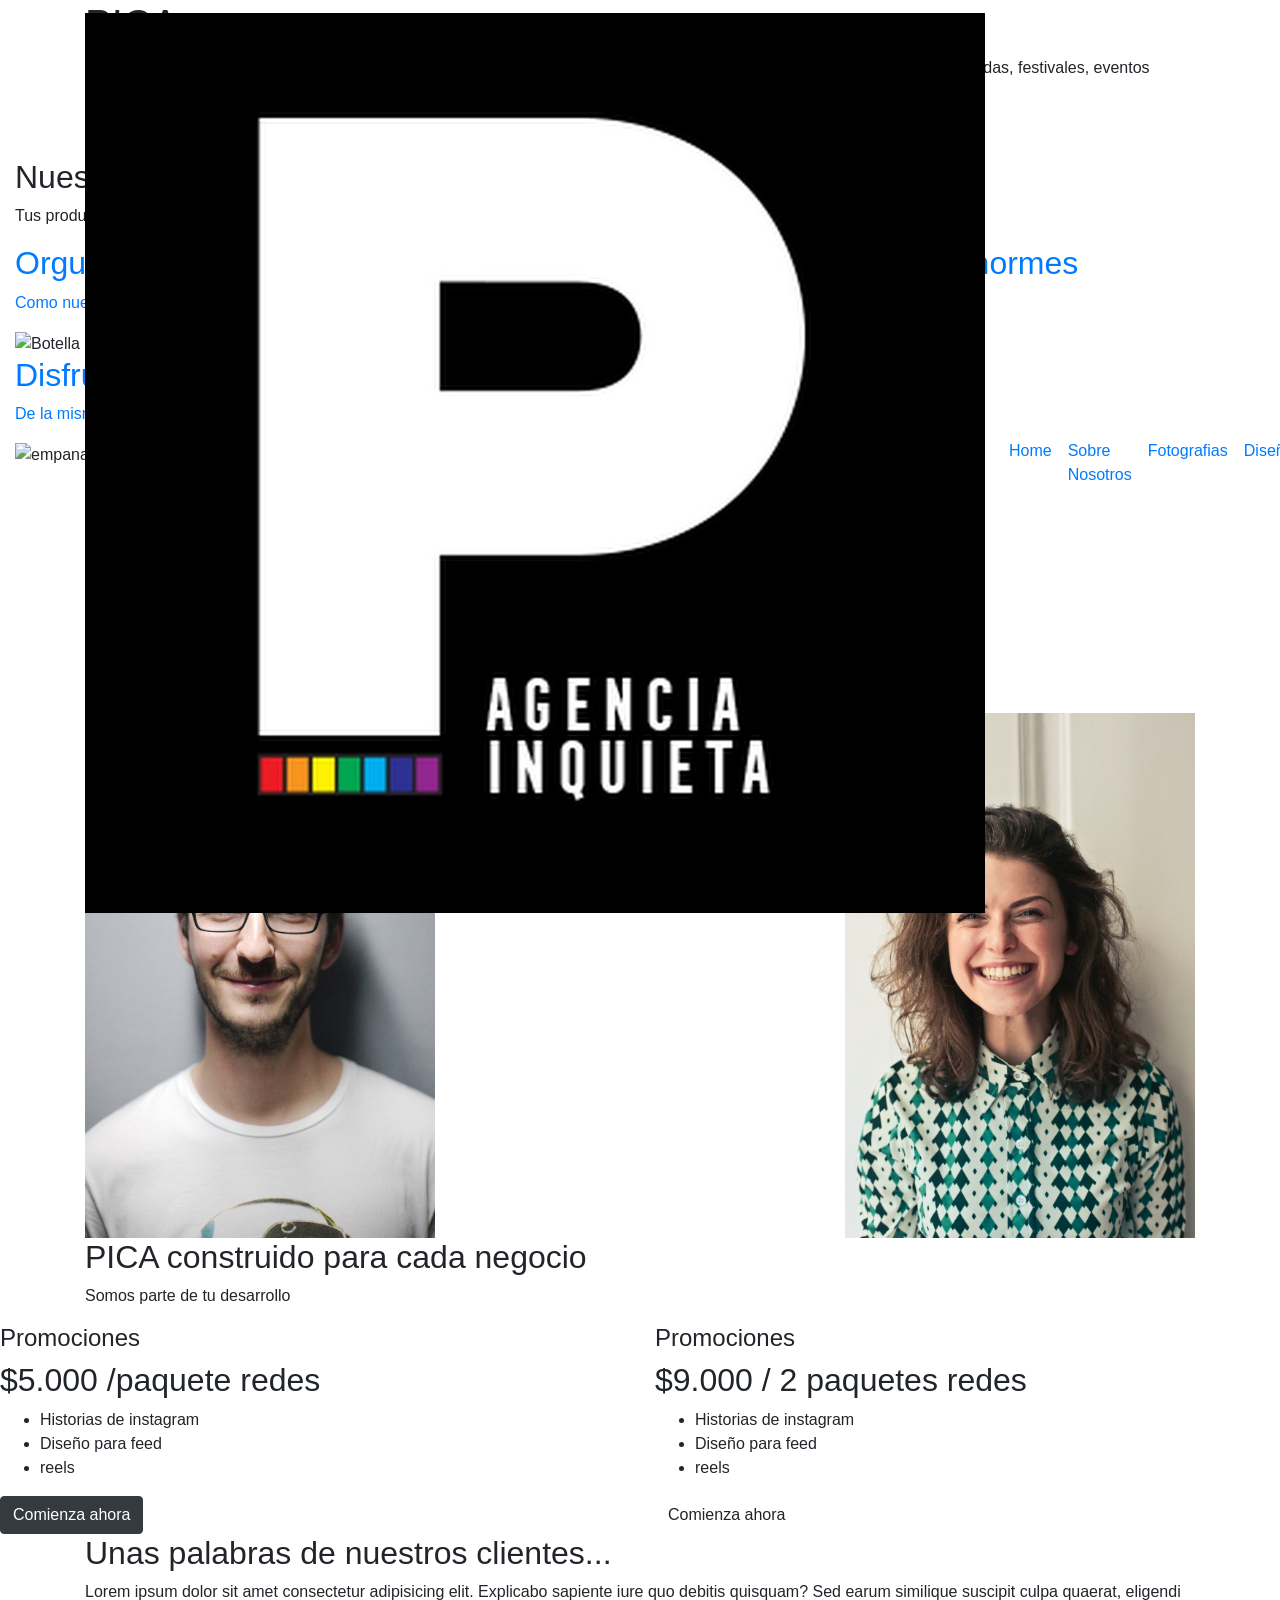
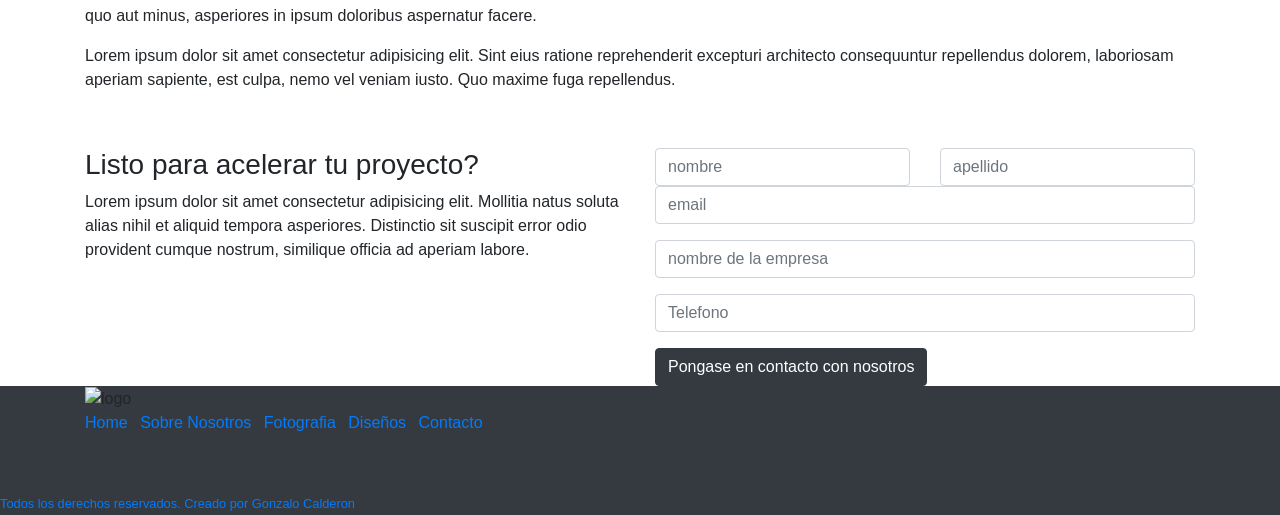
==== index.html @ 8a4b37ad "First Commit" ====
<!DOCTYPE html>
<html lang="en">

<head>
    <meta charset="UTF-8">
    <meta http-equiv="X-UA-Compatible" content="IE=edge">
    <meta name="viewport" content="width=device-width, initial-scale=1.0">
    <title>Pica</title>

    <link rel="stylesheet" href="/Css/bootstrap.min.css">
    <script src="js/jquery.slim.min.js"> </script>
    <script src="js/bootstrap.bundle.min.js"></script>

    <link rel="stylesheet" href="css/Styles.css">

    <link rel="shorcut icon" href="/imagenes/Favico.ico" />
    <script src="https://kit.fontawesome.com/9cccfda58f.js" crossorigin="anonymous"></script>
</head>

<body>

    <nav class="navbar navbar-expand-lg fixed-top">
        <div class="container">
            <a class="navbar-brand" href="#"><img src="/Imagenes/Pica agencia.jpg" class="logo-brand" alt="logo"></a>
            <button class="navbar-toggler" type="button" data-toggle="collapse" data-target="#navbarSupportedContent"
                aria-controls="navbarSupportedContent" aria-expanded="false" aria-label="Toggle navigation">
                <i class="fa-solid fa-bars"></i>
            </button>

            <div class="collapse navbar-collapse" id="navbarSupportedContent">
                <ul class="navbar-nav ml-auto">
                    <li class="nav-item">
                        <a class="nav-link" href="/index.html" id="Home">Home</a>
                    </li>
                    <li class="nav-item">
                        <a class="nav-link" href="/Menu/sobrenosotros.html" id="Aboutus">Sobre Nosotros</a>
                    </li>
                    <li class="nav-item">
                        <a class="nav-link" href="/Menu/fotografias.html" id="Fotografias">Fotografias</a>
                    </li>

                    <li class="nav-item">
                        <a class="nav-link" href="/Menu/diseños.html" id="Diseños">Diseños</a>
                    </li>
                    <li class="nav-item">
                        <a class="nav-link" href="/Menu/contacto.html" id="Contacto">Contacto</a>
                    </li>
                </ul>

            </div>
        </div>
    </nav>
    <section id="hero">
        <div class="container">
            <div class="content-center topmargin-lg">
            <h1>PICA </h1>
            <p>Creamos contenidos digitales, diseños de marcas, fotografía, mapping, animación, y VJ para apertura o cierre de eventos, bandas, festivales, eventos corporativos, entre otros.</p>

            <a href="#" class="btn btn-light topmargin-sm"> Conocenos ahora<i class="fa-solid fa-circle-play"></i></a>
        </div>

        </div>
    </section>

    <section id="portfolio">

        <div class="container-fluid">
            <div class="content-center">
                <h2>Nuestras Fotografias <b>son increibles</b></h2>

                <p>Tus productos y eventos se veran increibles a traves de nuestras Fotografias</p>
            </div>

            <div class="row">
                <div class="col-md-6">
                    <div class="portfolio-container">
                        <div class="portfolio-details">
                            <a href="#">
                                <h2> Orgullosos de ser mendocinos</h2>
                            </a>
                            <a href="#">
                                <p> Como nuestro vino</p>
                            </a>

                        </div>
                        <img src="imagenes/Fotos/vino 1.jpg" class="img-fluid"
                        alt="Botella de vino">

                    </div> 
                </div>

                <div class="col-md-6">
                    <div class="portfolio-container">
                        <div class="portfolio-details">
                            <a href="#">
                                <h2> Realizamos trabajos enormes</h2>
                            </a>
                            <a href="#">
                                <p> Como nuestras montañas</p>
                            </a>

                        </div>
                        <img src="imagenes/Fotos/mendoza.jpg" class="img-fluid"
                        alt="Mendoza">

                    </div> 
                </div>

                <div class="col-md-6">
                    <div class="portfolio-container">
                        <div class="portfolio-details">
                            <a href="#">
                                <h2> Disfrutamos de la comida</h2>
                            </a>
                            <a href="#">
                                <p>De la misma manera que trabajamos</p>
                            </a>

                        </div>
                        <img src="imagenes/Fotos/empanadas.jpg" class="img-fluid"
                        alt="empanadas">

                    </div> 
                </div>

                <div class="col-md-6">
                    <div class="portfolio-container">
                        <div class="portfolio-details">
                            <a href="#">
                                <h2> Nuestros amigos</h2>
                            </a>
                            <a href="#">
                                <p> Nos representan</p>
                            </a>

                        </div>
                        <img src="imagenes/Fotos/LST-1-web.jpg" class="img-fluid"
                        alt="Banda">

                    </div> 
                    </div>
                </div>
            </div>

            <div class="text-center margintop-sm">
                <p> Listo para potenciar tu proyecto?</p>
                <a href="#" class="text-dark" >Nosotros si!</a>

            </div>
        </div>
    </section>

    <section id="aboutus" class="bg-light-grey"> 
        <div class="container">
            <div class="content-center">
                <h2>Conozco un grupo de personas</h2>

                <p>Que solucionan problemas</p>
            </div>
            <div class="row">
                
                <div class="col-md-4">
                    <div class="member-container">
                        <div class="member-details">
                        <h5>Leandro Azaguate</h5>
                        <span>Diseñador</span>
                        <ul class="list-inline">
                            <li class="list-inline-item"><a href="#"><i class="fa-brands fa-instagram"></i></a></li>
                            <li class="list-inline-item"><a href="#"><i class="fa-brands fa-twitter"></i></a></li>
                            <li class="list-inline-item"><a href="#"><i class="fa-brands fa-youtube"></i></a></li>
                            <li class="list-inline-item"><a href="#"><i class="fa-brands fa-dribbble"></i></a></li>
                            <li class="list-inline-item"><a href="#"><i class="fa-brands fa-facebook"></i></a></li>
                           
                        </ul>

                        </div>
                   
                    <img src="/Imagenes/Fotos/perfil 1.jpg" class="img-fluid" alt="foto de persona">
                </div>

                </div>
                <div class="col-md-4">
                    <div class="member-container">
                        <div class="member-details">
                        <h5>Rosario Lopez</h5>
                        <span>Fotografa</span>
                        <ul class="list-inline">
                            <li class="list-inline-item"><a href="#"><i class="fa-brands fa-instagram"></i></a></li>
                            <li class="list-inline-item"><a href="#"><i class="fa-brands fa-twitter"></i></a></li>
                            <li class="list-inline-item"><a href="#"><i class="fa-brands fa-youtube"></i></a></li>
                            <li class="list-inline-item"><a href="#"><i class="fa-brands fa-dribbble"></i></a></li>
                            <li class="list-inline-item"><a href="#"><i class="fa-brands fa-facebook"></i></a></li>
                           
                        </ul>

                        </div>
                   
                    <img src="/Imagenes/Fotos/perfil 2.jpg" class="img-fluid" alt="foto de persona">
                </div>

                </div>
                <div class="col-md-4">
                    <div class="member-container">
                        <div class="member-details">
                        <h5>Cate Rodriguez</h5>
                        <span>Diseñadora</span>
                        <ul class="list-inline">
                            <li class="list-inline-item"><a href="#"><i class="fa-brands fa-instagram"></i></a></li>
                            <li class="list-inline-item"><a href="#"><i class="fa-brands fa-twitter"></i></a></li>
                            <li class="list-inline-item"><a href="#"><i class="fa-brands fa-youtube"></i></a></li>
                            <li class="list-inline-item"><a href="#"><i class="fa-brands fa-dribbble"></i></a></li>
                            <li class="list-inline-item"><a href="#"><i class="fa-brands fa-facebook"></i></a></li>
                           
                        </ul>

                        </div>
                   
                    <img src="/Imagenes/Fotos/perfil 3.jpg" class="img-fluid" alt="foto de persona">
                </div>

                </div>
            

            </div>

        </div>

    </section>
    <section id="pricing" class="divider">
        <div class="container">
            <div class="content-center">
                <h2>PICA construido para cada negocio</h2>

                <p>Somos parte de tu desarrollo</p>
            </div>

        </div>

        <div class="row">
           <div class="col-md-6" >
               <div class="pricing-container">
                   <div class="plans plan-light">
                       <h4>Promociones</h4>
                       <h2>$5.000 <span>/paquete redes </span></h2>
                      <ul class="topmargin-xs">
                          <li>Historias de instagram</li>
                          <li>Diseño para feed</li>
                          <li>reels</li>

                      </ul>
                      <a href="#" class="btn btn-dark full-width topmargin-sn">Comienza ahora</a>
                   </div>
               </div>

               </div>

               <div class="col-md-6" >

                <div class="pricing-container">
                    <div class="plans plan-dark">
                        <h4>Promociones</h4>
                        <h2>$9.000 <span>/ 2 paquetes redes </span></h2>
                       <ul class="topmargin-xs">
                           <li>Historias de instagram</li>
                           <li>Diseño para feed</li>
                           <li>reels</li>
 
                       </ul>
                       <a href="#" class="btn btn-transparent full-width topmargin-sn">Comienza ahora</a>
                    </div>
                </div>
 
                </div>
               
            </div>
        </div>


    </section >

    <section id="testimonials" class="divider">
        <div class="container">
            <div class="content-center">
                <h2>Unas palabras de nuestros clientes...</h2>
                <p>Lorem ipsum dolor sit amet consectetur adipisicing elit. Explicabo sapiente iure quo debitis quisquam? Sed earum similique suscipit culpa quaerat, eligendi quo aut minus, asperiores in ipsum doloribus aspernatur facere.</p>

        </div>
            <div id="carouselExampleIndicators" class="carousel slide" data-ride="carousel">
                <ol class="carousel-indicators">
                  <li data-target="#carouselExampleIndicators" data-slide-to="0" class="active"></li>
                  <li data-target="#carouselExampleIndicators" data-slide-to="1"></li>
                  <li data-target="#carouselExampleIndicators" data-slide-to="2"></li>
                </ol>
                <div class="carousel-inner">
                  <div class="carousel-item active">
                      <div class="carousel-container">
                   <p>Lorem ipsum dolor sit amet consectetur adipisicing elit. Sint eius ratione reprehenderit excepturi architecto consequuntur repellendus dolorem, laboriosam aperiam sapiente, est culpa, nemo vel veniam iusto. Quo maxime fuga repellendus.</p>
                   <div class="rating">
            <ul class="list-inline">
                <li class="list-inline-item"><i class="fa-solid fa-star"></i></li>
                <li class="list-inline-item"><i class="fa-solid fa-star"></i></li>
                <li class="list-inline-item"><i class="fa-solid fa-star"></i></li>
                <li class="list-inline-item"><i class="fa-solid fa-star"></i></li>

            </ul>
            </div>
                  </div>
                  </div>
                  </div>
                  <div class="carousel-item">
                    <div class="carousel-container">
                    <p>Lorem ipsum dolor sit amet consectetur adipisicing elit. Sint eius ratione reprehenderit excepturi architecto consequuntur repellendus dolorem, laboriosam aperiam sapiente, est culpa, nemo vel veniam iusto. Quo maxime fuga repellendus.</p>
                    <div class="rating">
             <ul class="list-inline">
                 <li class="list-inline-item"><i class="fa-solid fa-star"></i></li>
                 <li class="list-inline-item"><i class="fa-solid fa-star"></i></li>
                 <li class="list-inline-item"><i class="fa-solid fa-star"></i></li>
                 <li class="list-inline-item"><i class="fa-solid fa-star"></i></li>
 
             </ul>
             </div>
             </div>
                  </div>
                  <div class="carousel-item">
                    <div class="carousel-container">
                      
                    <p>Lorem ipsum dolor sit amet consectetur adipisicing elit. Sint eius ratione reprehenderit excepturi architecto consequuntur repellendus dolorem, laboriosam aperiam sapiente, est culpa, nemo vel veniam iusto. Quo maxime fuga repellendus.</p>
                   <div class="rating">
            <ul class="list-inline">
                <li class="list-inline-item"><i class="fa-solid fa-star"></i></li>
                <li class="list-inline-item"><i class="fa-solid fa-star"></i></li>
                <li class="list-inline-item"><i class="fa-solid fa-star"></i></li>
                <li class="list-inline-item"><i class="fa-solid fa-star"></i></li>

            </ul>
            </div>
                  </div>
                </div>
                </div>

                <a class="carousel-control-prev" href="#carouselExampleIndicators" role="button" data-slide="prev">
                  <div class="control-button">
                      <i class="icon ion-md-arrow-back"></i>
                  </div>
                </a>
                <a class="carousel-control-next" href="#carouselExampleIndicators" role="button" data-slide="next">
                    <div class="control-button">
                        <i class="icon ion-md-arrow-forward"></i>
                    </div>
                  
                  <span class="sr-only">Next</span>
                </a>
              </div>
        </div>

    </section>

<section id="contact">
    <div class="container">
        <div class="row">
            <div class="col-md-6 topmargin-sm">
                <h3>Listo para acelerar tu proyecto?</h3>
                <p>Lorem ipsum dolor sit amet consectetur adipisicing elit. Mollitia natus soluta alias nihil et aliquid tempora asperiores. Distinctio sit suscipit error odio provident cumque nostrum, similique officia ad aperiam labore.</p>

            </div>
            <div class="col-md-6 topmargin-sm">
                <div class="row">
                    <div class="col-md-6">
                        <div class="fore-group">
                            <input type="text" class="form-control" id="" placeholder="nombre">

                        </div>
                    </div>
                    <div class="col-md-6">
                        <div class="fore-group">
                            <input type="text" class="form-control" id="" placeholder="apellido">

                        </div>
                    </div>
                    <div class="col-md-12">
                        <form  class=" form-group">
                            <input type="email" class="form-control" id="" placeholder="email">
                        </form>

                    </div>
                    <div class="col-md-12">
                        <form  class=" form-group">
                            <input type="text" class="form-control" id="" placeholder="nombre de la empresa">
                        </form>

                    </div>
                    <div class="col-md-12">
                        <form  class=" form-group">
                            <input type="number" class="form-control" id="" placeholder="Telefono">
                        </form>

                    </div>
                    <div class="col-md-12">
                        <a href="#" class="btn btn-dark full width">Pongase en contacto con nosotros</a>

                    </div>


                </div>

            </div>
        </div>

    </div>


</section>

<section id="footer" class="bg-dark">
    <div class="container">
        <img src="imagenes/Pica agencia.jpg" class="logo-brand" alt="logo">
        <ul class="list-inline">
            <li class="list-inline-item footer-menu"><a href="/index.html">Home</a></li>
            <li class="list-inline-item footer-menu"><a href="/Menu/sobrenosotros.html">Sobre Nosotros</a></li>
            <li class="list-inline-item footer-menu"><a href="/Menu/fotografias.html">Fotografia</a></li>
            <li class="list-inline-item footer-menu"><a href="/Menu/diseños.html">Diseños</a></li>
            <li class="list-inline-item footer-menu"><a href="/Menu/contacto.html">Contacto</a></li>
        </ul>
        <ul class="list-inline">
            <li class="list-inline-item"><a href="#"><i class="fa-brands fa-instagram"></i></a></li>

            <li class="list-inline-item"><a href="#"><i class="fa-brands fa-twitter"></i></a></li>

            <li class="list-inline-item"><a href="#"><i class="fa-brands fa-youtube"></i></a></li>

            <li class="list-inline-item"><a href="#"><i class="fa-brands fa-facebook"></i</a></i>

        </ul>

    </div>

    <small> Todos los derechos reservados. Creado por Gonzalo Calderon</small>
</section>

</body>

</html>
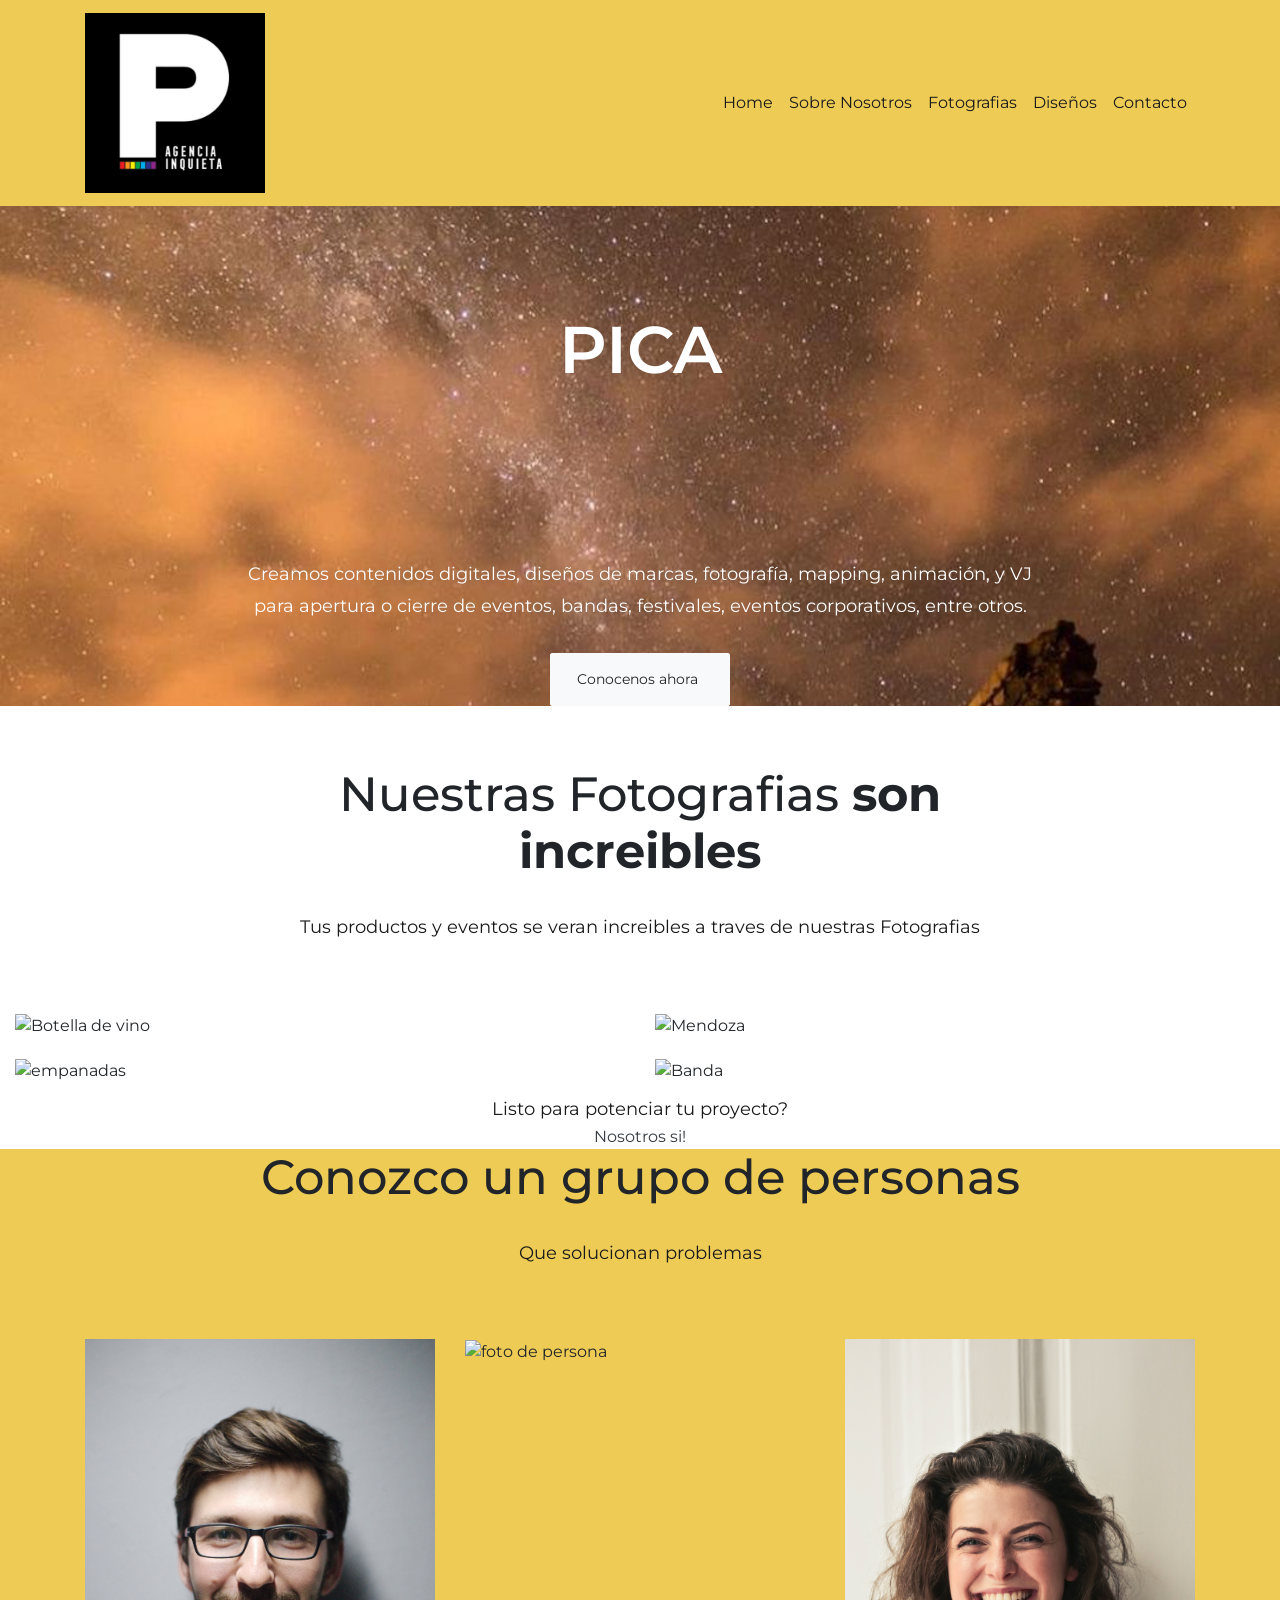
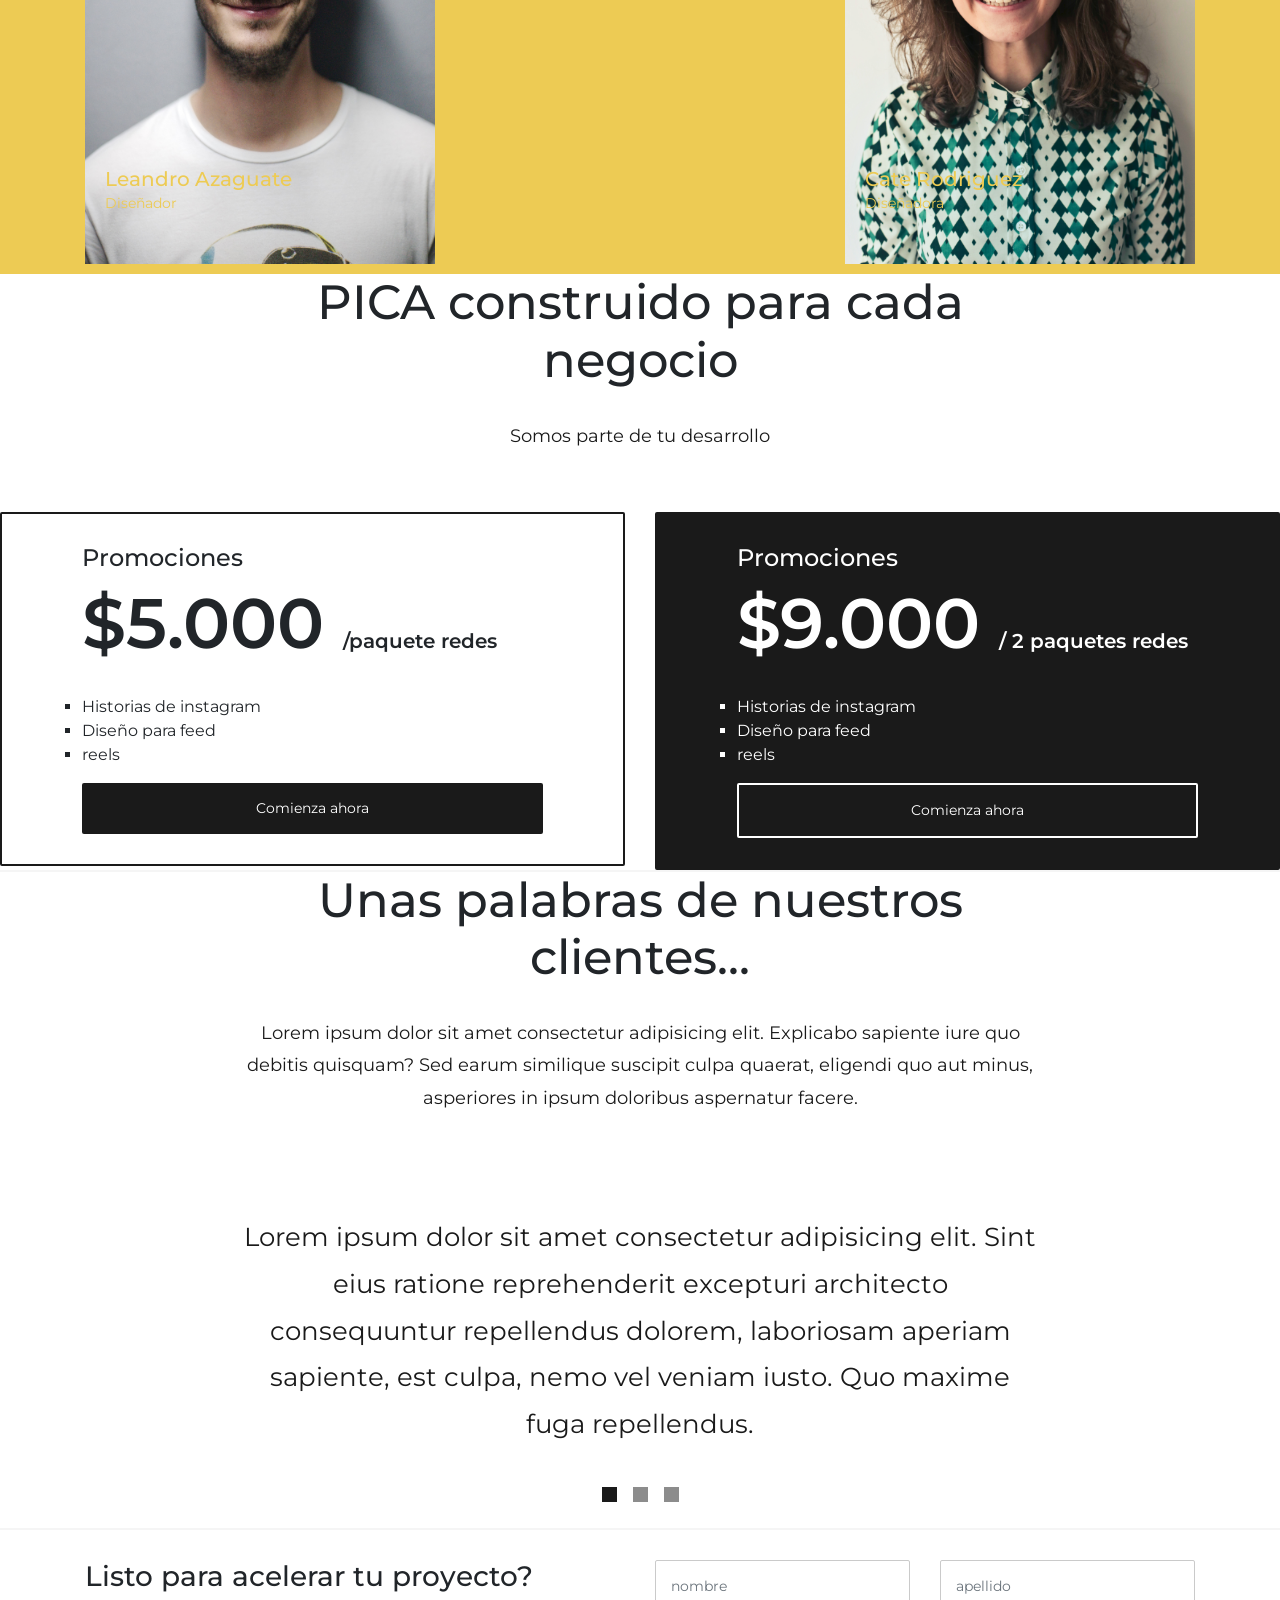
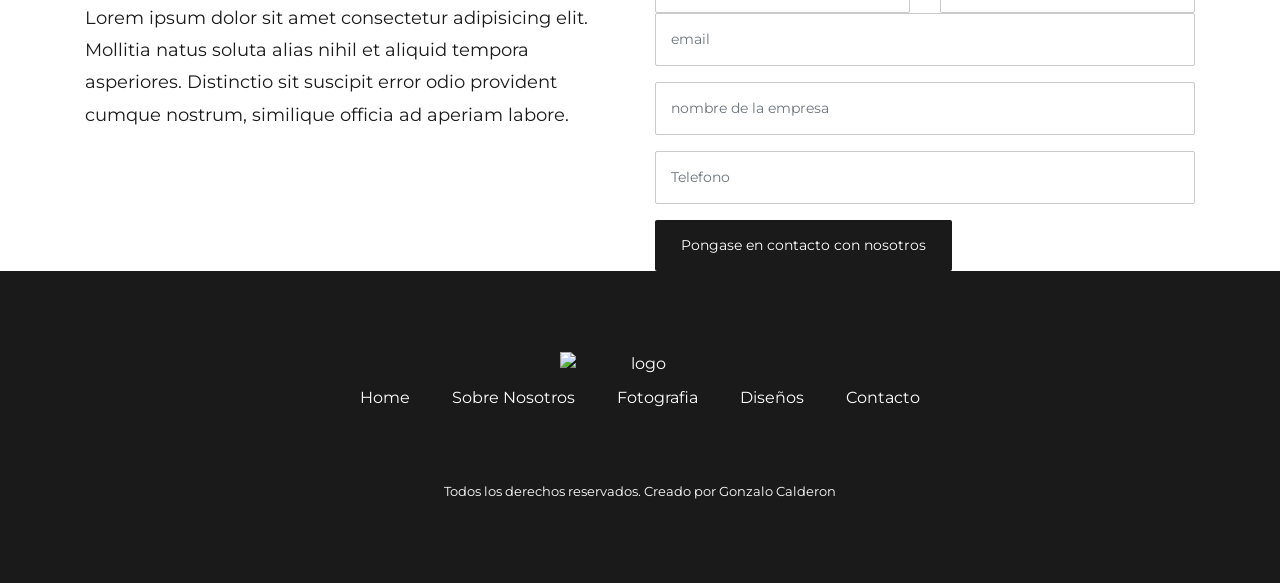
==== commit 9ac4232d: "Modifique rutas de estilo" ====
--- a/index.html
+++ b/index.html
@@ -11,7 +11,7 @@
     <script src="js/jquery.slim.min.js"> </script>
     <script src="js/bootstrap.bundle.min.js"></script>
 
-    <link rel="stylesheet" href="css/Styles.css">
+    <link rel="stylesheet" href="/Css/Styles.css">
 
     <link rel="shorcut icon" href="/imagenes/Favico.ico" />
     <script src="https://kit.fontawesome.com/9cccfda58f.js" crossorigin="anonymous"></script>
--- a/Css/Styles.css
+++ b/Css/Styles.css
@@ -0,0 +1,470 @@
+@import url('https://fonts.googleapis.com/css2?family=Montserrat:ital,wght@0,900;1,800&family=Roboto:wght@100;500;900&display=swap');
+* 
+
+{
+    margin: 0;
+    padding:0%;
+    box-sizing: border-box;
+}
+
+
+body{
+    font-family: 'Montserrat', sans-serif;
+
+}
+
+h1{
+    font-size: 66px;
+    font-weight: 600;
+    line-height: 400px;
+}
+
+h2{
+    font-size: 48px;
+    margin-bottom: 30px;
+}
+
+h5{
+    margin-bottom: 0px;
+}
+
+p{
+    font-size: 18px;
+    color: #1a1a1a;
+    line-height: 1.8;
+    margin-bottom: 0;
+
+}
+
+a:hover{
+    text-decoration: none;
+
+}
+
+a i{
+    font-size: 22px;
+    color: #ffffff;
+}
+.section{
+    padding: 120px 0;
+
+}
+
+.bg-light-grey{
+    background-color: #edcb54;
+}
+.bg-dark{
+    background-color: #1a1a1a !important;
+}
+
+.topmargin-xs {
+    margin-top: 15px !important;}
+
+.topmargin-sm {
+    margin-top: 30px !important;}
+
+.topmargin-lg {
+    margin-top: 60px !important;
+
+}
+
+.btn{
+    font-size: 14px;
+    padding: 15px 26px;
+    min-width: 160px;
+    border-radius: 2px;
+    display: inline-block;
+}
+
+
+.btn-ligth{
+    background-color: #ffffff;
+    color: #1a1a1a;
+    border: 2px solid #ffffff;
+}
+
+.btn-dark{
+    background-color: #1a1a1a;
+    color: #ffffff;
+    border: 2px #1a1a1a;
+}
+
+.btn-transparent{
+    background-color: transparent;
+    color: #ffffff;
+    border: 2px solid #ffffff;
+}
+
+.btn-transparent:hover {
+    color: #ffffff;
+
+}
+
+.btn i{
+    font-size: 14px;
+    margin-left: 5px;
+}
+
+.full-width{
+    width: 100%;
+}
+.text-dark{
+    color: #1a1a1a;
+}
+
+.divider{
+    border-bottom: 2px solid #f5f5f5;
+}
+.form-control{
+    font-size: 14px;
+    border: 1px solid #cacaca;
+    padding: 15px;
+    border-radius: 2px;
+    height: auto;
+}
+
+.form-control:focus{
+    border: 1px solid #1a1a1a;
+    outline: none;
+    box-shadow: none;
+}
+.navbar{
+    background-color: #edcb54;
+    box-shadow: 0 2px 4px 0 rgba(0, 0, 0, .05);
+    min-height: 100px;
+
+}
+
+.nav-link{
+    color: #1a1a1a;
+}
+
+.nav-link:hover{
+    color: #ffffff;
+}
+
+.logo-brand{
+    min-width: 160px;
+    max-width: 180px;
+}
+
+.navbar-tooggler{
+    font-size: 80px;
+}
+
+#hero{
+    background-image: url("/Imagenes/Montaña.jpg");
+    background-size: cover;
+    padding-top: 90px;
+    min-height: 00px;
+    color: #ffffff;
+}
+
+#hero p{
+    color: #ffffff;
+}
+
+.content-center{
+    max-width: 800px;
+    margin: 0 auto 60px auto;
+    text-align: center;
+
+}
+
+.portfolio-container{
+    position:relative;
+    overflow: hidden;
+    margin: 10px 0;
+    border-radius: 2px;
+
+}
+
+.portfolio-container img{
+    -moz-transition: all 0.8s;
+    -webkit-transform: all 0.8s;
+    transition: all 0.8s;
+
+}
+
+.portfolio-container:hover img{
+ -moz-transition: scale(1.2);
+ -webkit-transition: scale(1.2);
+ transform: scale(1.2);
+
+}
+
+.portfolio-details{
+    position: absolute;
+    bottom:25px;
+    left: 25px;
+    z-index: 9000;
+}
+
+.portfolio-details h2{
+    margin-bottom: 0px;
+}
+.portfolio-details a h2, .portfolio-details a p {
+    color: #ffffff;
+
+}
+
+.member-container{
+    position:relative;
+    margin: 10px 0;
+}
+
+.member-details{
+    position:absolute;
+    color: #edcb54;
+    bottom: 0px;
+    left: 20px;
+}
+.member-details span{
+    font-size: 14px;
+    
+}
+.member-details i{
+    padding: 0 5px;
+}
+.pricing-container{
+    margin-top: 15px 0;
+}
+
+.plans{
+    padding:30px 80px;
+    border-radius: 2px;
+    min-width: 450px;
+}
+
+.plan-light{
+    background-color: #ffffff;
+    border: 2px solid #1a1a1a;
+}
+
+.plan-dark{
+    background-color: #1a1a1a;
+    border: 2px solid #1a1a1a;
+    color: #ffffff;
+
+}
+.plans h2{
+    font-size: 70px;
+    font-weight: 600;
+
+}
+.plans ul{
+    list-style: square;
+
+}
+
+.plans span{
+    font-size: 20px;
+
+}
+
+.carousel {
+
+    min-height: 240px;
+    padding: 40px;
+    border-radius: 2px;
+    text-align: center;
+}
+
+.carousel p{
+    font-size: 26px;
+    font-family: 400;
+    color: #1a1a1a;
+
+}
+.carousel-indicators li{
+    background-color: #1a1a1a;
+    width:15px;
+    height:15px;
+    border-radius:2px;
+    margin:0 8px;
+
+
+}
+
+.carousel-control-next, .carousel-control-prev{
+    color: #ffffff;
+    opacity:1;
+    width:5%;
+
+
+}
+.carousel-container{
+    max-width: 800px;
+    margin:0 auto;
+}
+
+.control-buttom{
+    background-color: #1a1a1a;
+    opacity:1;
+    width:50px;
+    height:50px;
+    padding:10px;
+    border: 1px solid #1a1a1a; 
+    border-radius:50px;
+    font-size:20px;
+}
+
+.rating i{
+    color: #ffb944;
+    font-size: 26px;
+}
+
+#footer{
+    padding: 80px 0;
+    text-align: center;
+    color: #ffffff;
+}
+
+#footer a{
+    color: #ffffff;
+}
+
+#footer a:hover{
+    color: #ffffff;
+}
+
+#footer .list-inline .list-inline-item{
+    padding: 10px 15px;
+}
+
+
+.galeria{
+    display: grid;
+    grid-template-columns: repeat(auto-fit, minmax(350px, 1fr));
+    width:95%;
+    margin:auto;
+    grid-gap:10px;
+    padding: 40px 0;
+    overflow: hidden;
+
+}
+
+.galeria img{
+    width:100%;
+    vertical-align: top;
+    height: 300px;
+    object-fit: cover;
+    transition: transform 0.5s;
+    
+}
+
+.galeria a:hover img{
+    filter: blur(2px);
+    transform: rotate(10deg) scale(1.3);
+}
+
+.light-box{
+    position: fixed;
+    top: 0;
+    left: 0;
+    width: 100%;
+    height: 100vh;
+    background: rgba(0, 0, 0, .5);
+    transition: transform .3s ease-in-out;
+    z-index: 1000;
+    display: flex;
+    justify-content: center;
+    align-items: center;
+    transform: scale(0);
+
+}
+.light-box img{
+    width: 75vw;
+    max-height: 70vh;
+}
+
+.light-box:target {
+    transform: scale(1);
+}
+
+.close{
+    display: block;
+    position: absolute;
+    top: 40px;
+    right: 40px;
+    background: #851919;
+    color: #fff;
+    text-decoration: none;
+    width: 40px;
+    height: 40px;
+    text-align: center;
+    line-height: 40px;
+    border-radius: 50%;
+}
+
+.next{
+    display: block;
+    background: #851919;
+    color: #fff;
+    height: 30px;
+    width: 30px;  
+    line-height: 30px;
+    text-decoration: none;
+    text-align: center;
+}
+
+.galeria > a {
+    display:block;
+    position: relative;
+    overflow: hidden;
+    box-shadow: 0 0 6px rgba(0, 0, 0, .5);
+    width: 100%;
+}
+
+.border-light{  color: #ffb944;
+    font-size: 26px;
+
+}
+
+
+
+@media (max-width: 575.98px) {
+    h1{
+        font-size: 66px;
+        font-weight: 600;
+        line-height: 200px;
+         }
+    .portfolio-details h2{
+        font-size: 32px;
+    }     
+    .plans{
+        min-width: unset; 
+        padding: 40px;
+
+    }   
+    .carousel-item p{
+        font-size: 20px;
+
+    }  
+ }
+
+@media (min-width: 576px) and (max-width: 767.98px) {  }
+
+
+@media (min-width: 400px) and (max-width: 991.98px) {
+
+    .h2{
+        font-size: 30px;
+    }
+    .plans {
+        min-width: unset;
+        padding: 40px 20px;
+    }
+
+    .footer-menu{
+        display: block !important;
+        padding: 20px 0 !important;
+        font-size: 20px;
+    }
+ }
+
+
+@media (min-width: 992px) and (max-width: 1199.98px) { }
+
+
+@media (min-width: 1200px) { }
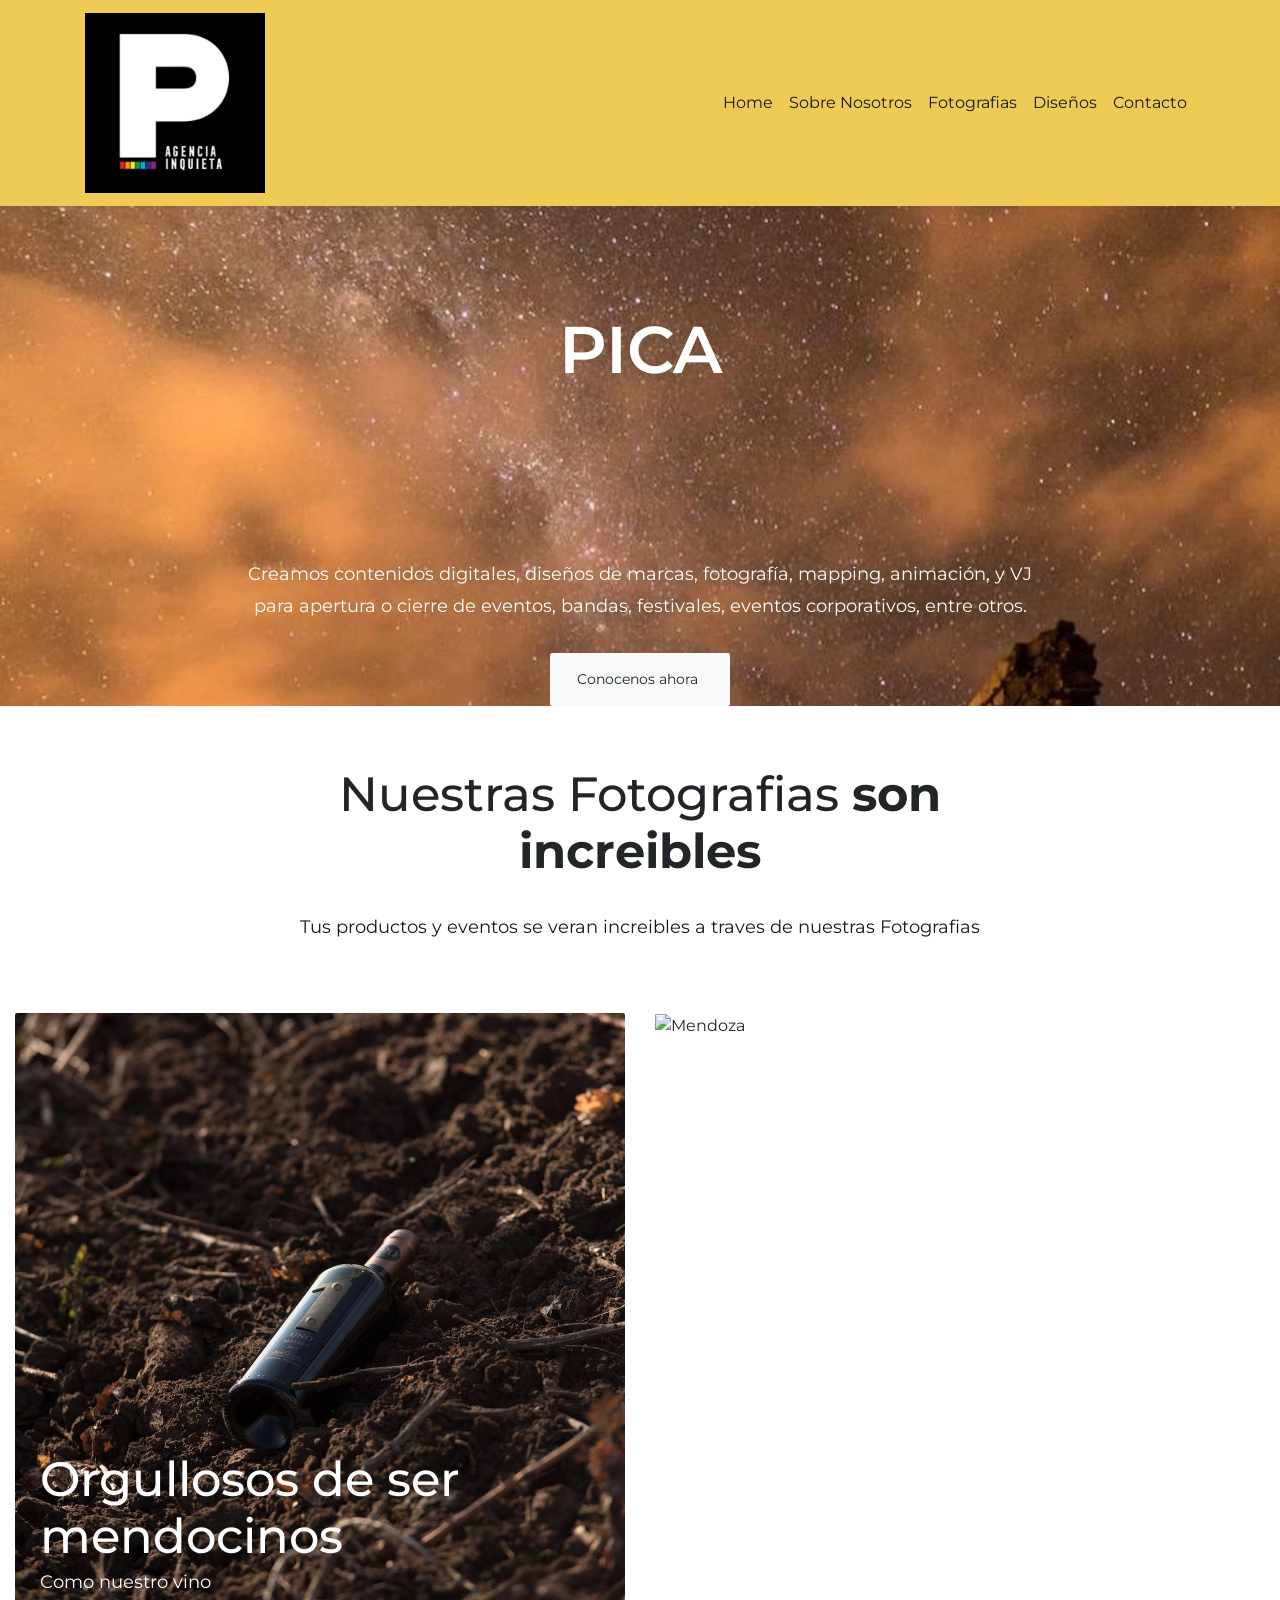
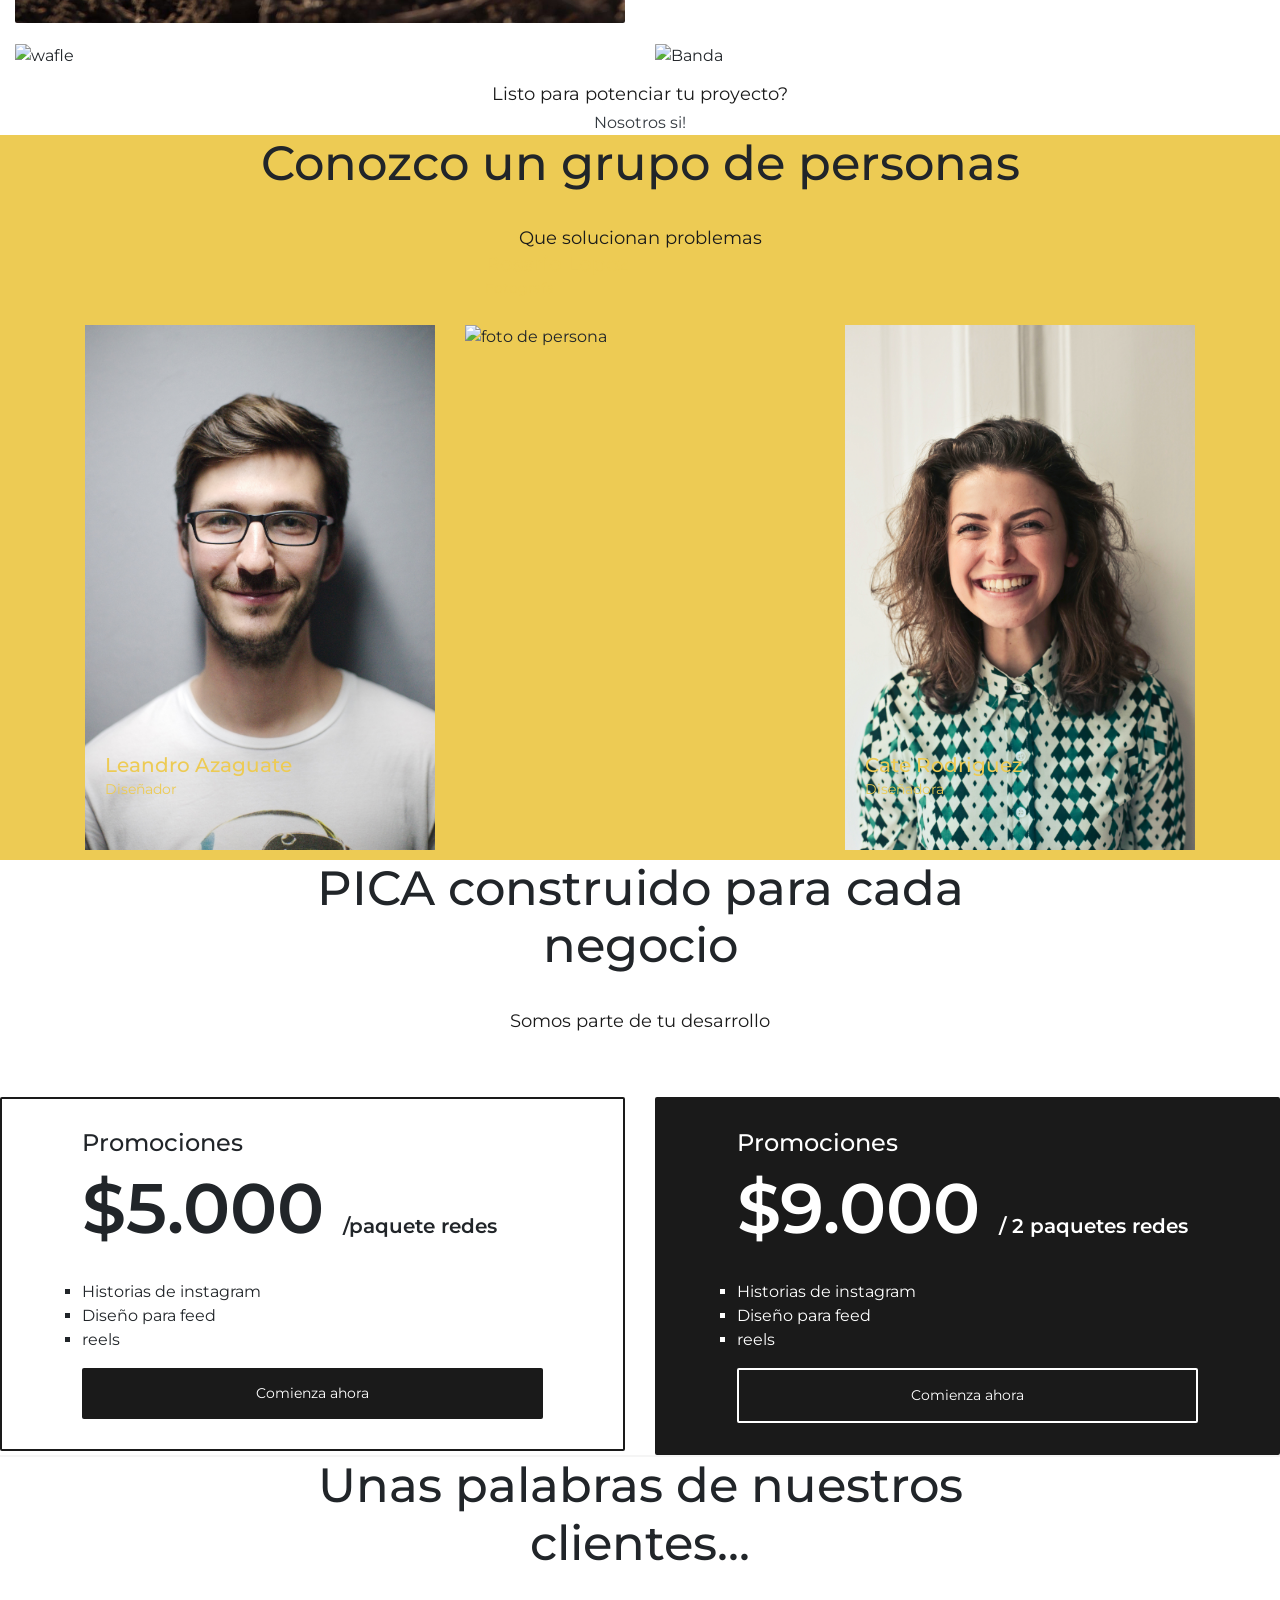
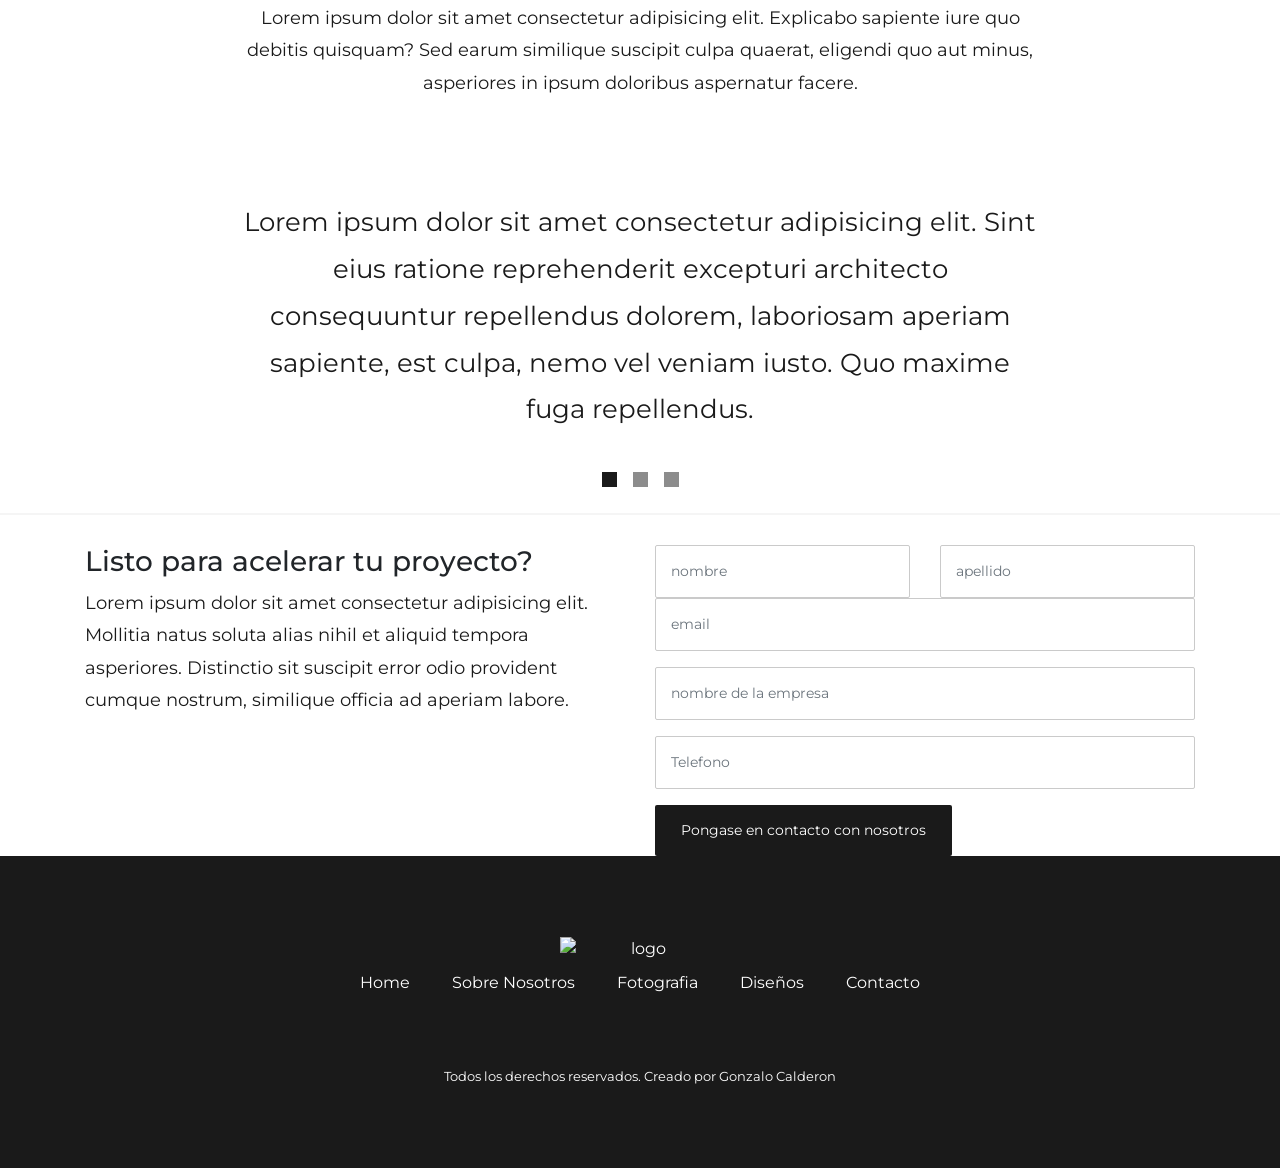
==== commit 51e383e2: "modificacion de rutas" ====
--- a/index.html
+++ b/index.html
@@ -7,13 +7,13 @@
     <meta name="viewport" content="width=device-width, initial-scale=1.0">
     <title>Pica</title>
 
-    <link rel="stylesheet" href="/Css/bootstrap.min.css">
+    <link rel="stylesheet" href="Css/bootstrap.min.css">
     <script src="js/jquery.slim.min.js"> </script>
     <script src="js/bootstrap.bundle.min.js"></script>
 
-    <link rel="stylesheet" href="/Css/Styles.css">
-
-    <link rel="shorcut icon" href="/imagenes/Favico.ico" />
+    <link rel="stylesheet" href="Css/Styles.css">
+
+    <link rel="shorcut icon" href="imagenes/Favico.ico" />
     <script src="https://kit.fontawesome.com/9cccfda58f.js" crossorigin="anonymous"></script>
 </head>
 
@@ -30,20 +30,20 @@
             <div class="collapse navbar-collapse" id="navbarSupportedContent">
                 <ul class="navbar-nav ml-auto">
                     <li class="nav-item">
-                        <a class="nav-link" href="/index.html" id="Home">Home</a>
+                        <a class="nav-link" href="index.html" id="Home">Home</a>
                     </li>
                     <li class="nav-item">
-                        <a class="nav-link" href="/Menu/sobrenosotros.html" id="Aboutus">Sobre Nosotros</a>
+                        <a class="nav-link" href="./Menu/sobrenosotros.html" id="Aboutus">Sobre Nosotros</a>
                     </li>
                     <li class="nav-item">
-                        <a class="nav-link" href="/Menu/fotografias.html" id="Fotografias">Fotografias</a>
+                        <a class="nav-link" href="./Menu/fotografias.html" id="Fotografias">Fotografias</a>
                     </li>
 
                     <li class="nav-item">
-                        <a class="nav-link" href="/Menu/diseños.html" id="Diseños">Diseños</a>
+                        <a class="nav-link" href="./Menu/diseños.html" id="Diseños">Diseños</a>
                     </li>
                     <li class="nav-item">
-                        <a class="nav-link" href="/Menu/contacto.html" id="Contacto">Contacto</a>
+                        <a class="nav-link" href="./Menu/contacto.html" id="Contacto">Contacto</a>
                     </li>
                 </ul>
 
@@ -83,7 +83,7 @@
                             </a>
 
                         </div>
-                        <img src="imagenes/Fotos/vino 1.jpg" class="img-fluid"
+                        <img src="./Imagenes/Fotos/vino 1.jpg" class="img-fluid"
                         alt="Botella de vino">
 
                     </div> 
@@ -100,7 +100,7 @@
                             </a>
 
                         </div>
-                        <img src="imagenes/Fotos/mendoza.jpg" class="img-fluid"
+                        <img src="./imagenes/Fotos/mendoza.jpg" class="img-fluid"
                         alt="Mendoza">
 
                     </div> 
@@ -117,8 +117,8 @@
                             </a>
 
                         </div>
-                        <img src="imagenes/Fotos/empanadas.jpg" class="img-fluid"
-                        alt="empanadas">
+                        <img src="./imagenes/Fotos/empanadas.jpg" class="img-fluid"
+                        alt="wafle">
 
                     </div> 
                 </div>
@@ -134,7 +134,7 @@
                             </a>
 
                         </div>
-                        <img src="imagenes/Fotos/LST-1-web.jpg" class="img-fluid"
+                        <img src="./imagenes/Fotos/LST-1-web.jpg" class="img-fluid"
                         alt="Banda">
 
                     </div> 
@@ -175,7 +175,7 @@
 
                         </div>
                    
-                    <img src="/Imagenes/Fotos/perfil 1.jpg" class="img-fluid" alt="foto de persona">
+                    <img src="./Imagenes/Fotos/perfil 1.jpg" class="img-fluid" alt="foto de persona">
                 </div>
 
                 </div>
@@ -195,7 +195,7 @@
 
                         </div>
                    
-                    <img src="/Imagenes/Fotos/perfil 2.jpg" class="img-fluid" alt="foto de persona">
+                    <img src="./Imagenes/Fotos/perfil 2.jpg" class="img-fluid" alt="foto de persona">
                 </div>
 
                 </div>
@@ -215,7 +215,7 @@
 
                         </div>
                    
-                    <img src="/Imagenes/Fotos/perfil 3.jpg" class="img-fluid" alt="foto de persona">
+                    <img src="./Imagenes/Fotos/perfil 3.jpg" class="img-fluid" alt="foto de persona">
                 </div>
 
                 </div>
@@ -413,13 +413,13 @@
 
 <section id="footer" class="bg-dark">
     <div class="container">
-        <img src="imagenes/Pica agencia.jpg" class="logo-brand" alt="logo">
+        <img src="./imagenes/Pica agencia.jpg" class="logo-brand" alt="logo">
         <ul class="list-inline">
-            <li class="list-inline-item footer-menu"><a href="/index.html">Home</a></li>
-            <li class="list-inline-item footer-menu"><a href="/Menu/sobrenosotros.html">Sobre Nosotros</a></li>
-            <li class="list-inline-item footer-menu"><a href="/Menu/fotografias.html">Fotografia</a></li>
-            <li class="list-inline-item footer-menu"><a href="/Menu/diseños.html">Diseños</a></li>
-            <li class="list-inline-item footer-menu"><a href="/Menu/contacto.html">Contacto</a></li>
+            <li class="list-inline-item footer-menu"><a href="./index.html">Home</a></li>
+            <li class="list-inline-item footer-menu"><a href="./Menu/sobrenosotros.html">Sobre Nosotros</a></li>
+            <li class="list-inline-item footer-menu"><a href="./Menu/fotografias.html">Fotografia</a></li>
+            <li class="list-inline-item footer-menu"><a href="./Menu/diseños.html">Diseños</a></li>
+            <li class="list-inline-item footer-menu"><a href="./Menu/contacto.html">Contacto</a></li>
         </ul>
         <ul class="list-inline">
             <li class="list-inline-item"><a href="#"><i class="fa-brands fa-instagram"></i></a></li>
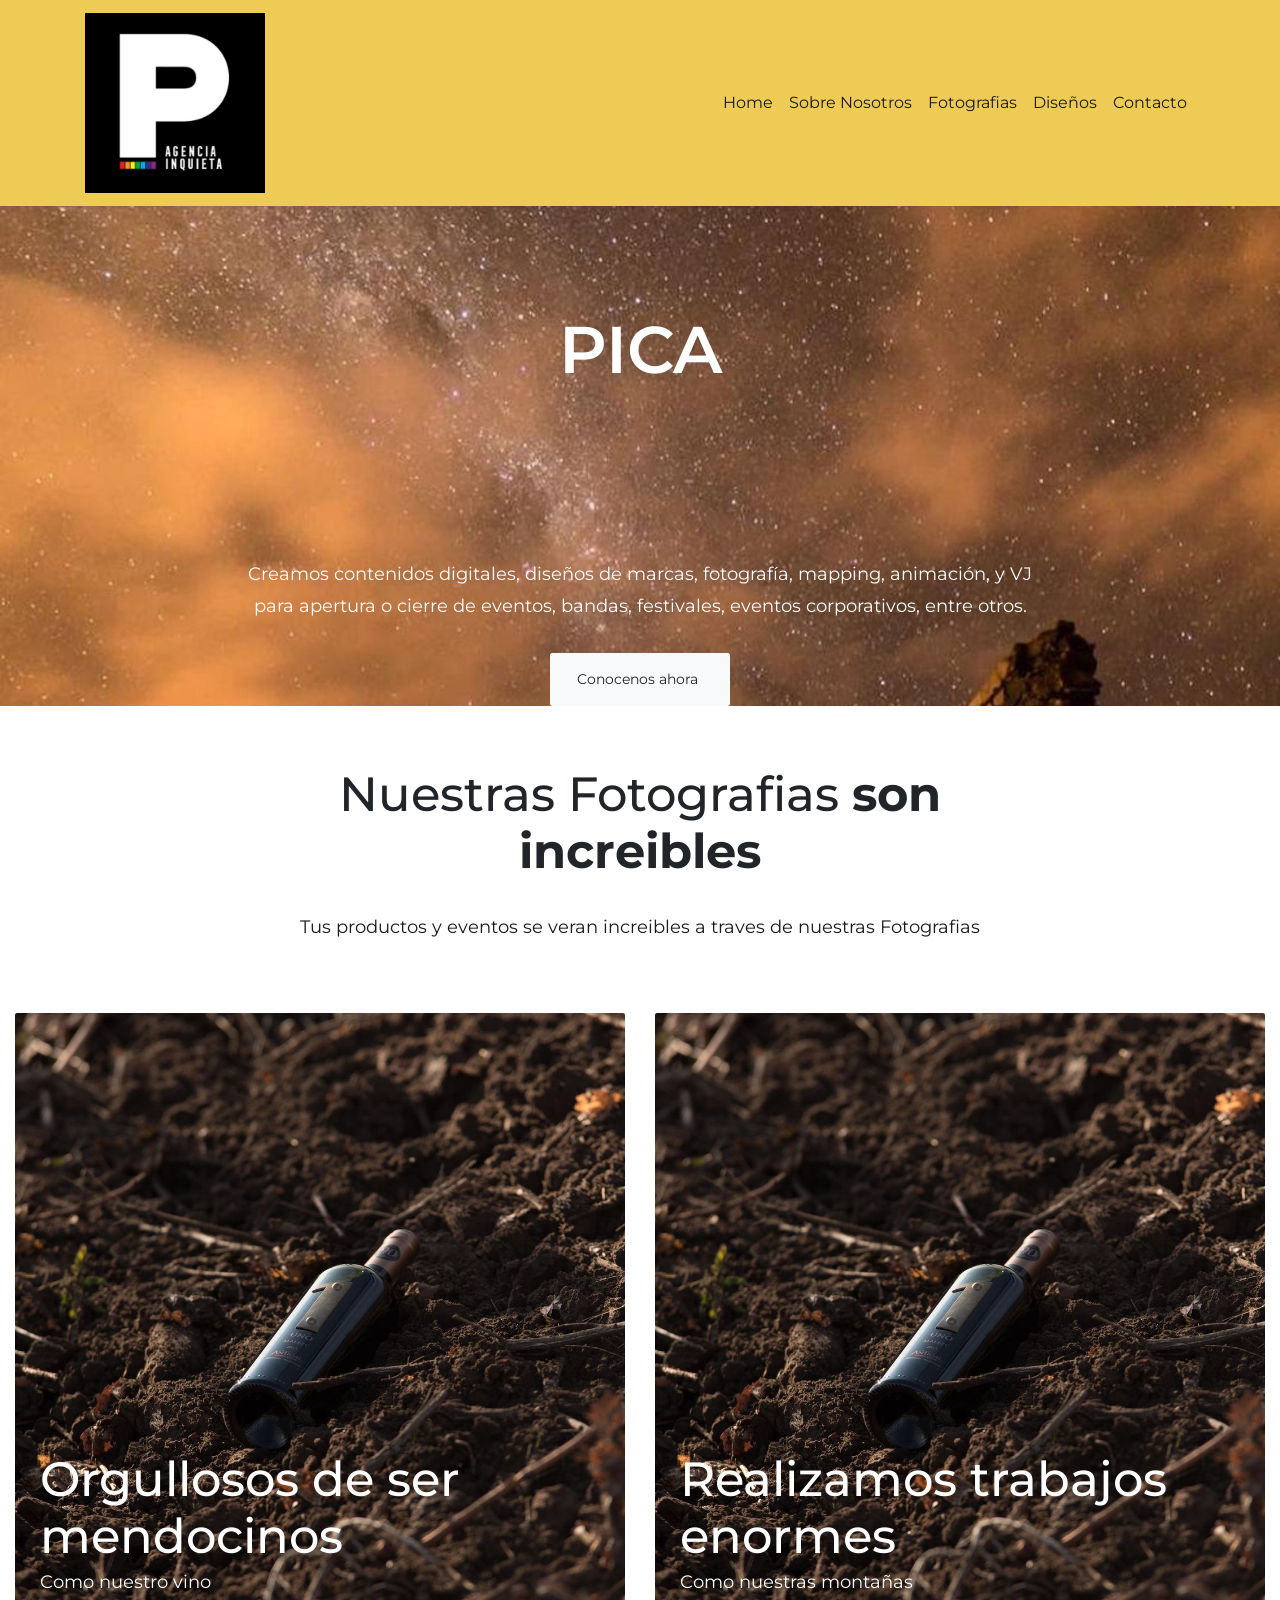
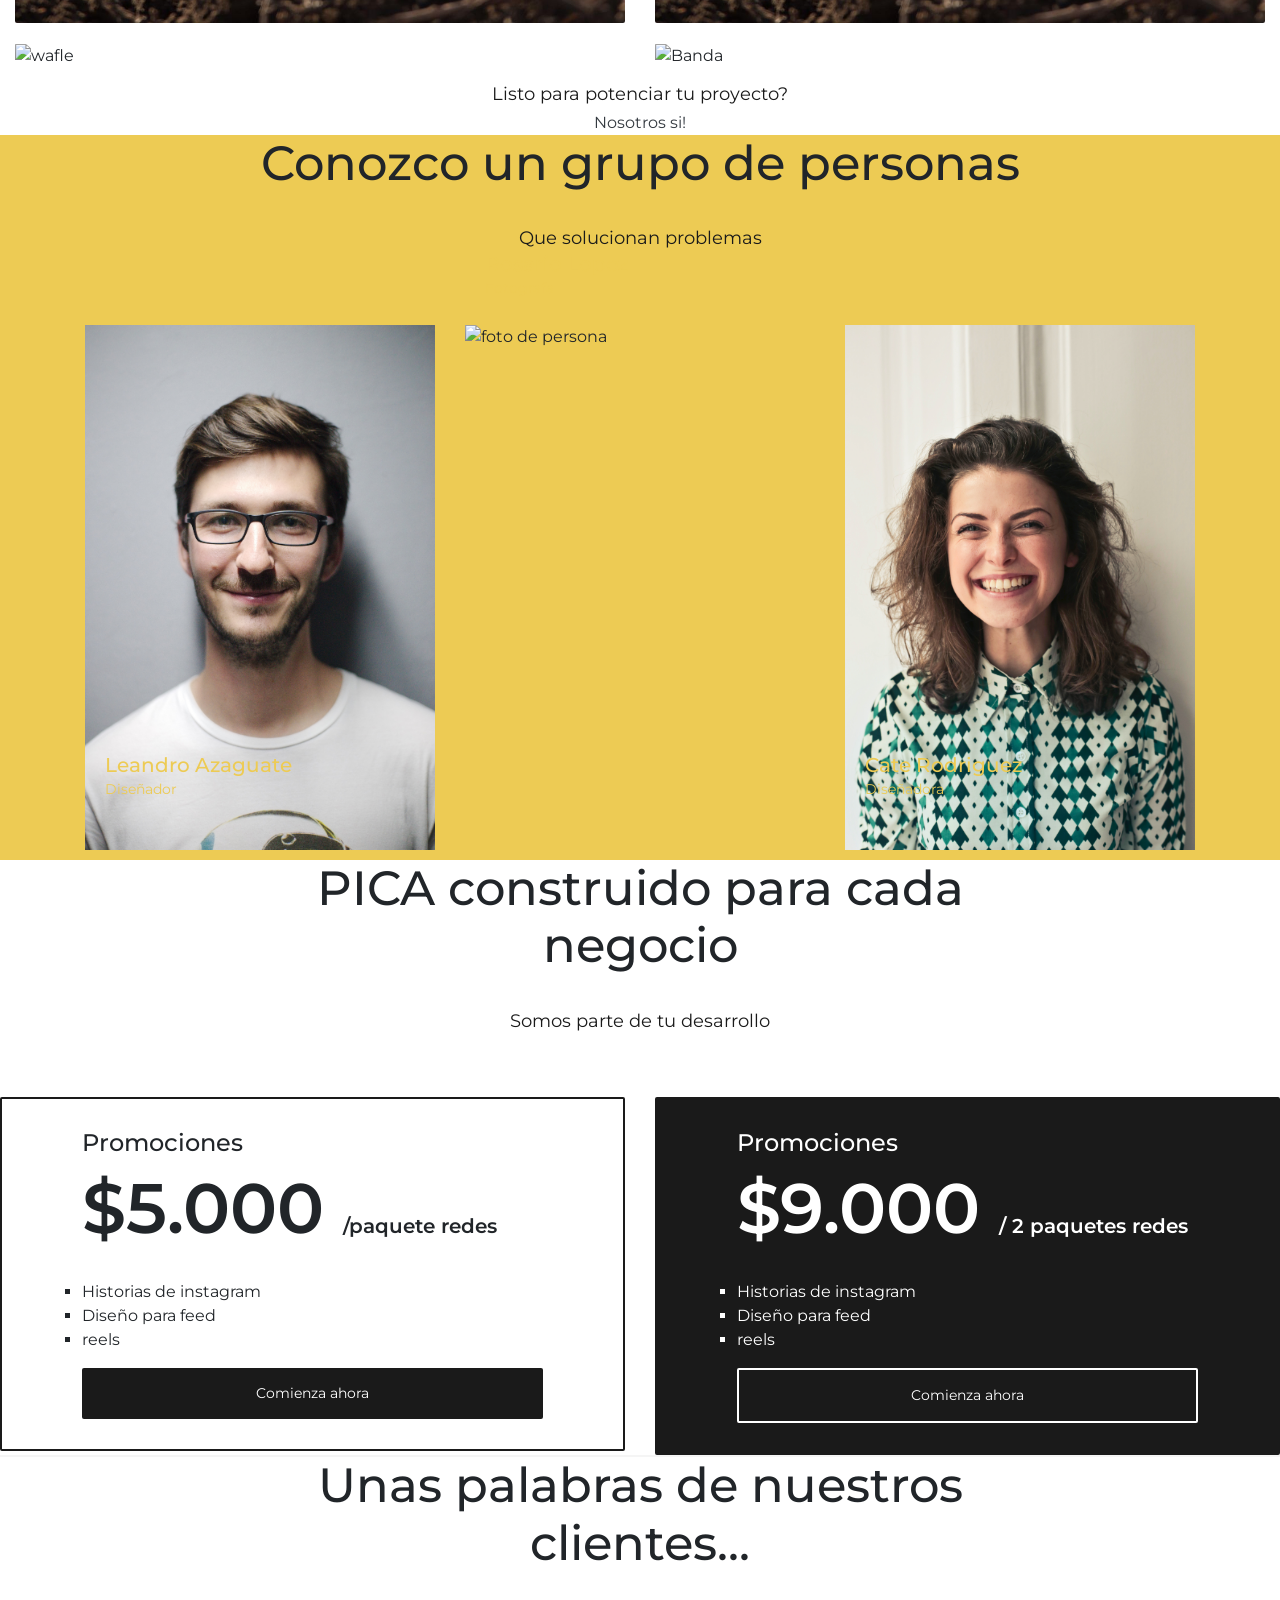
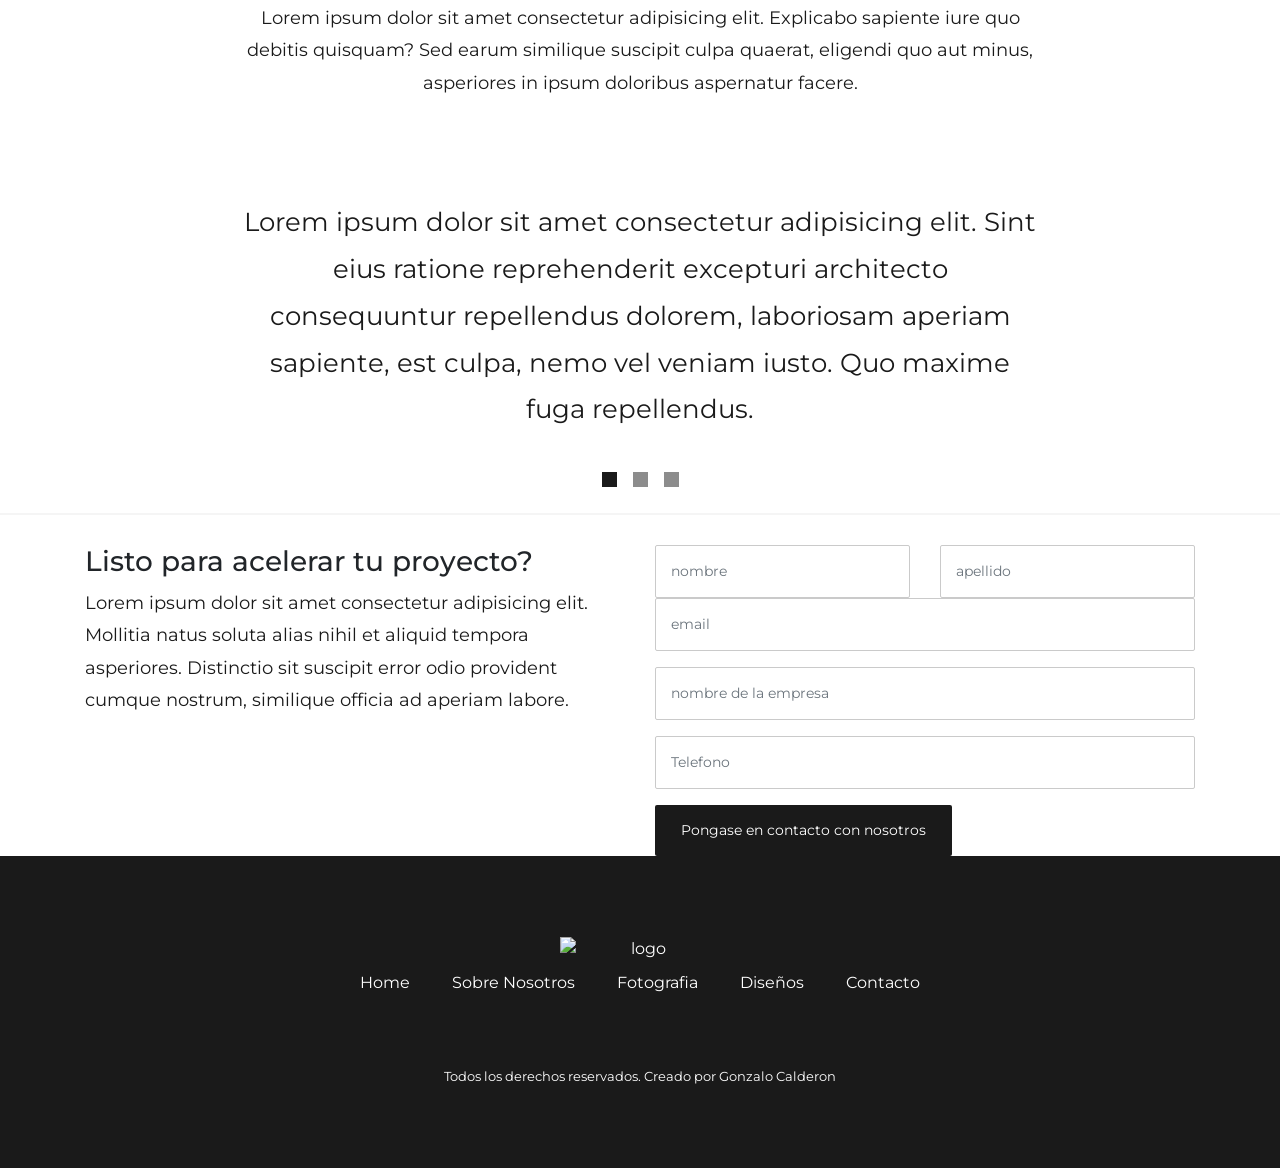
==== commit 43f94ccc: "modificacion de rutas y estilos" ====
--- a/index.html
+++ b/index.html
@@ -13,7 +13,7 @@
 
     <link rel="stylesheet" href="Css/Styles.css">
 
-    <link rel="shorcut icon" href="imagenes/Favico.ico" />
+    <link rel="shorcut icon" href="./Imagenes/Favico.ico" />
     <script src="https://kit.fontawesome.com/9cccfda58f.js" crossorigin="anonymous"></script>
 </head>
 
@@ -21,7 +21,7 @@
 
     <nav class="navbar navbar-expand-lg fixed-top">
         <div class="container">
-            <a class="navbar-brand" href="#"><img src="/Imagenes/Pica agencia.jpg" class="logo-brand" alt="logo"></a>
+            <a class="navbar-brand" href="#"><img src="./Imagenes/Pica agencia.jpg" class="logo-brand" alt="logo"></a>
             <button class="navbar-toggler" type="button" data-toggle="collapse" data-target="#navbarSupportedContent"
                 aria-controls="navbarSupportedContent" aria-expanded="false" aria-label="Toggle navigation">
                 <i class="fa-solid fa-bars"></i>
@@ -100,7 +100,7 @@
                             </a>
 
                         </div>
-                        <img src="./imagenes/Fotos/mendoza.jpg" class="img-fluid"
+                        <img src="./Imagenes/Fotos/vino 1.jpg" class="img-fluid"
                         alt="Mendoza">
 
                     </div> 
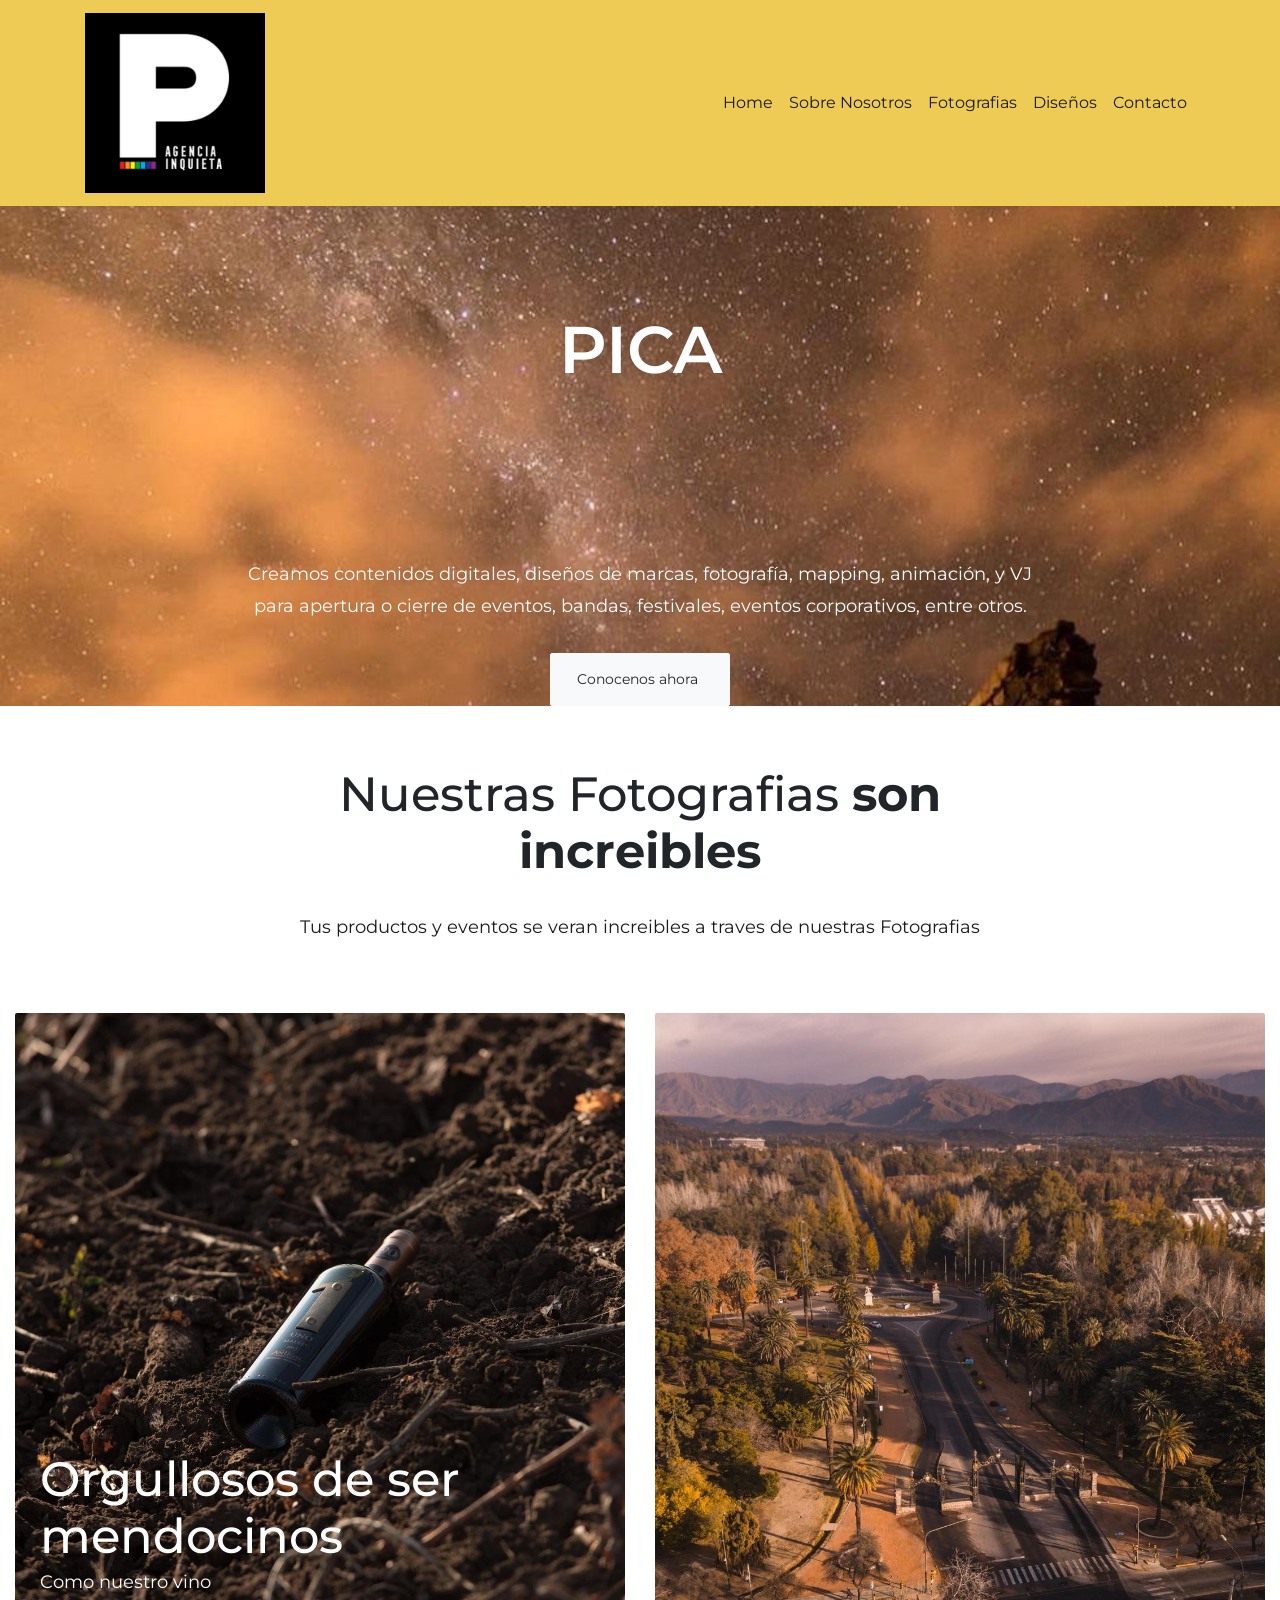
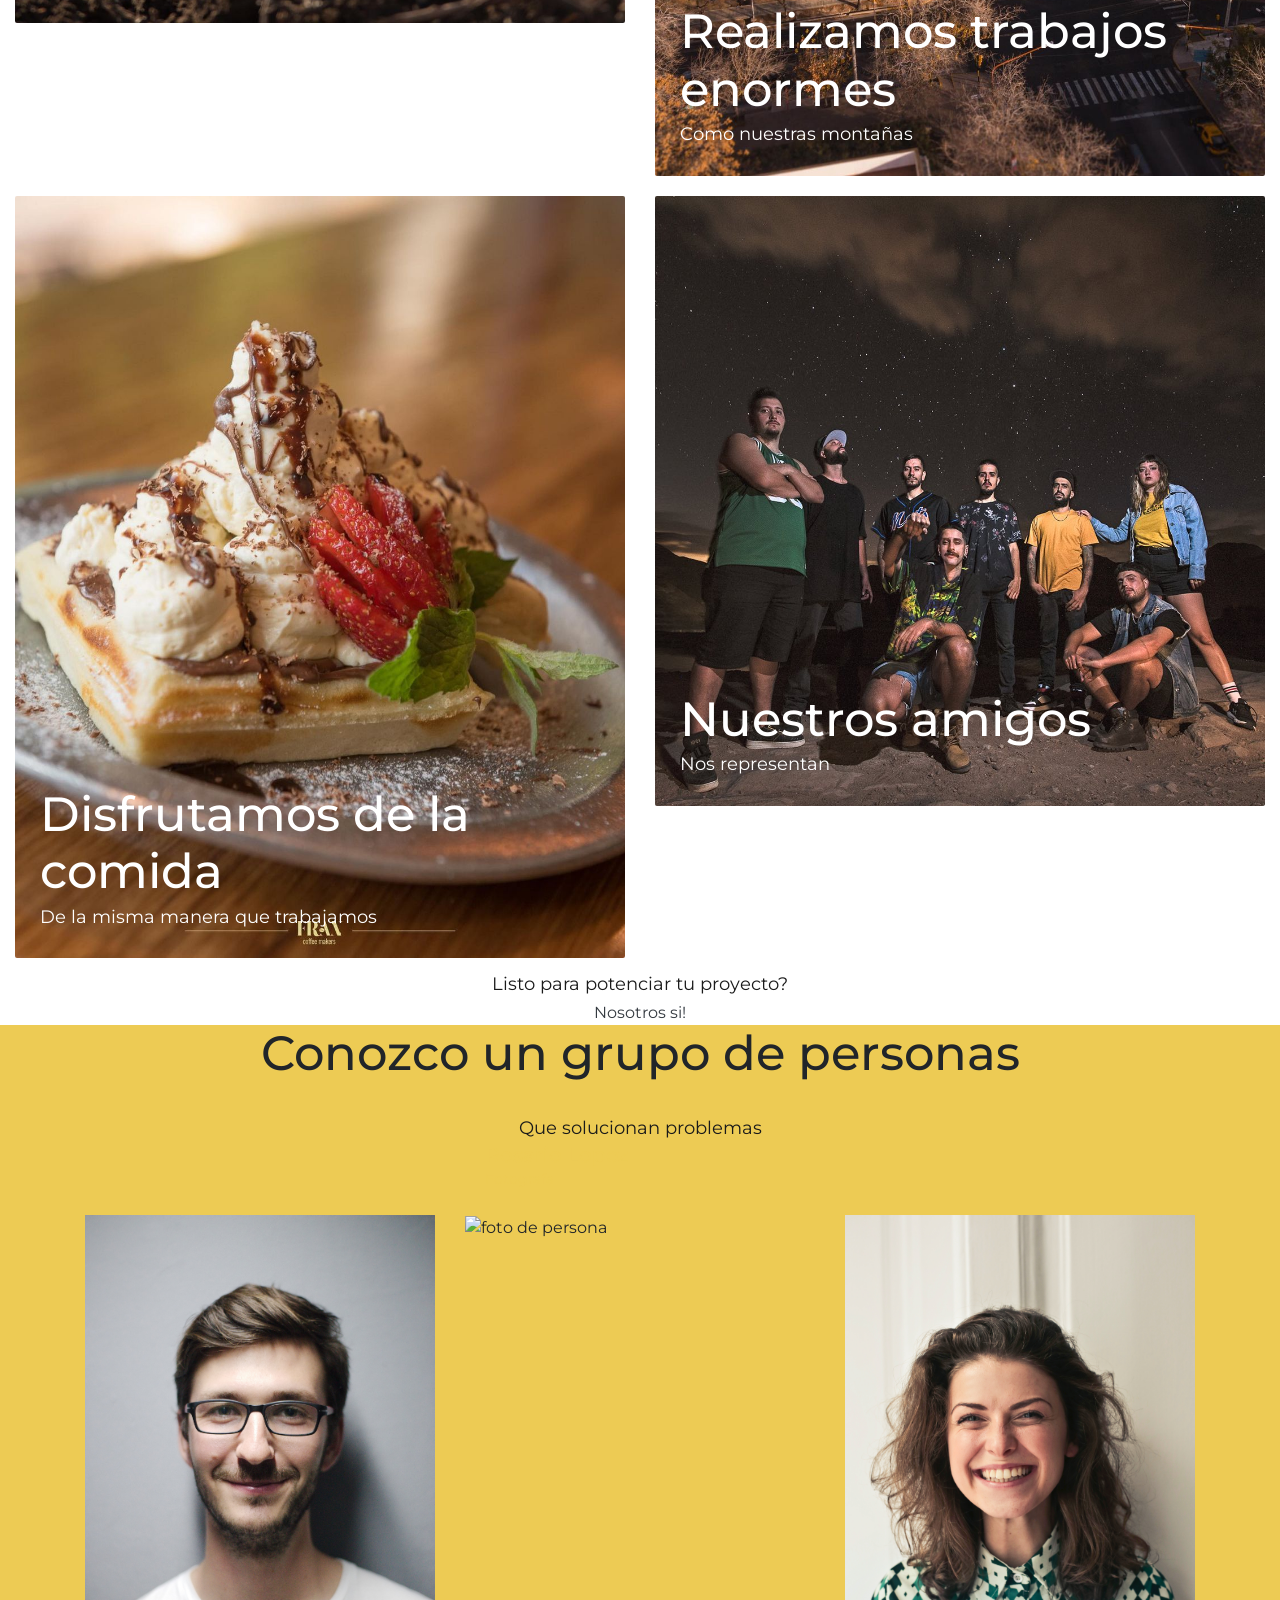
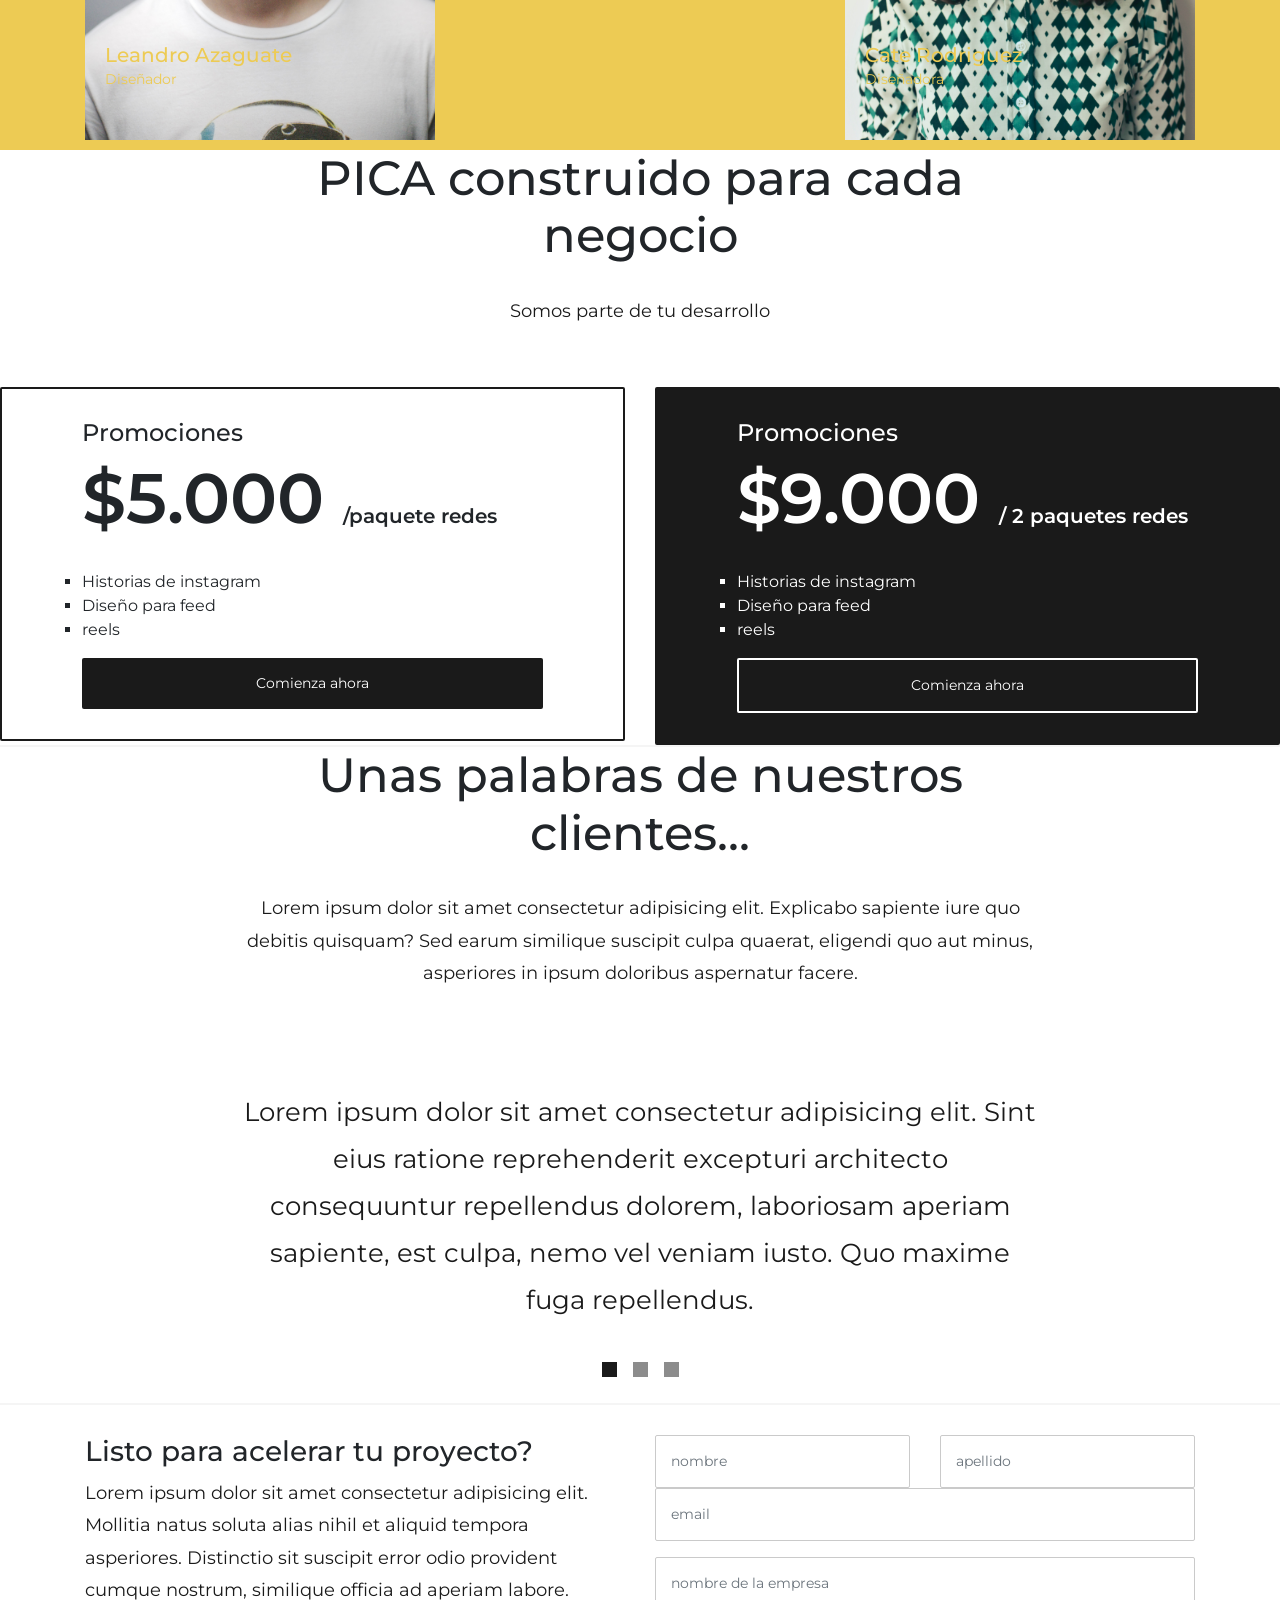
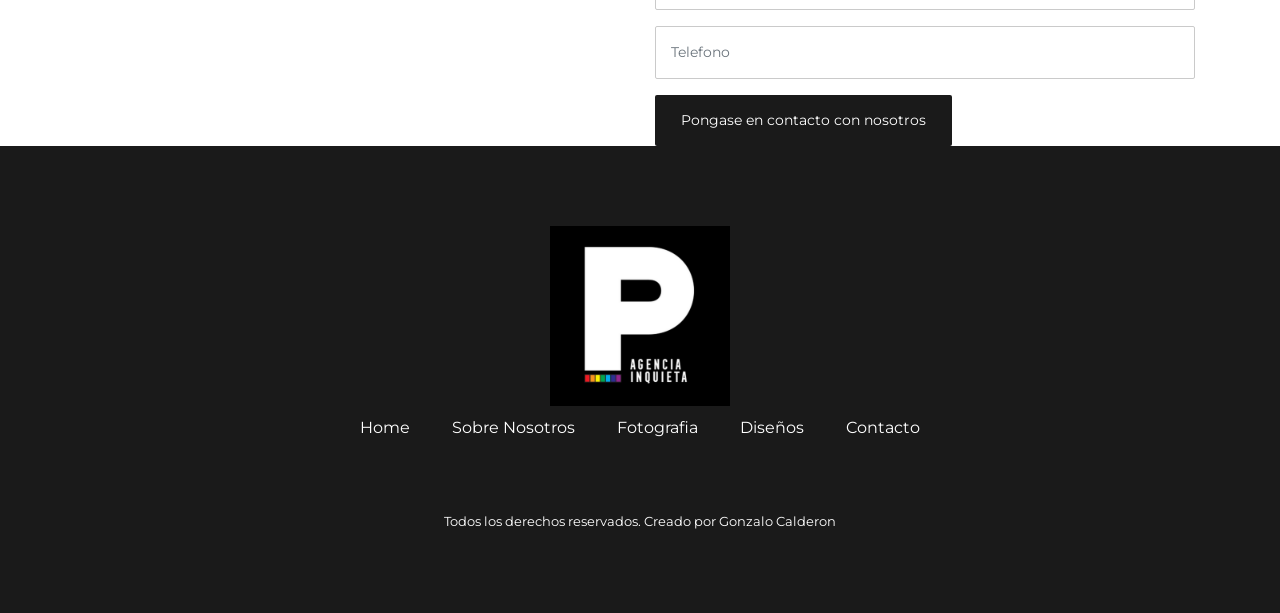
==== commit 1d21735b: "modificacion de rutas, estilos y correccion de errores" ====
--- a/index.html
+++ b/index.html
@@ -7,11 +7,11 @@
     <meta name="viewport" content="width=device-width, initial-scale=1.0">
     <title>Pica</title>
 
-    <link rel="stylesheet" href="Css/bootstrap.min.css">
-    <script src="js/jquery.slim.min.js"> </script>
-    <script src="js/bootstrap.bundle.min.js"></script>
-
-    <link rel="stylesheet" href="Css/Styles.css">
+    <link rel="stylesheet" href="./Css/bootstrap.min.css">
+    <script src="./js/jquery.slim.min.js"> </script>
+    <script src="./js/bootstrap.bundle.min.js"></script>
+
+    <link rel="stylesheet" href="./Css/Styles.css">
 
     <link rel="shorcut icon" href="./Imagenes/Favico.ico" />
     <script src="https://kit.fontawesome.com/9cccfda58f.js" crossorigin="anonymous"></script>
@@ -100,7 +100,7 @@
                             </a>
 
                         </div>
-                        <img src="./Imagenes/Fotos/vino 1.jpg" class="img-fluid"
+                        <img src="./Imagenes/Fotos/mendoza.jpg" class="img-fluid"
                         alt="Mendoza">
 
                     </div> 
@@ -117,7 +117,7 @@
                             </a>
 
                         </div>
-                        <img src="./imagenes/Fotos/empanadas.jpg" class="img-fluid"
+                        <img src="./Imagenes/Fotos/empanadas.jpg" class="img-fluid"
                         alt="wafle">
 
                     </div> 
@@ -134,7 +134,7 @@
                             </a>
 
                         </div>
-                        <img src="./imagenes/Fotos/LST-1-web.jpg" class="img-fluid"
+                        <img src="./Imagenes/Fotos/LST-1-web.jpg" class="img-fluid"
                         alt="Banda">
 
                     </div> 
@@ -413,7 +413,7 @@
 
 <section id="footer" class="bg-dark">
     <div class="container">
-        <img src="./imagenes/Pica agencia.jpg" class="logo-brand" alt="logo">
+        <img src="./Imagenes/Pica agencia.jpg" class="logo-brand" alt="logo">
         <ul class="list-inline">
             <li class="list-inline-item footer-menu"><a href="./index.html">Home</a></li>
             <li class="list-inline-item footer-menu"><a href="./Menu/sobrenosotros.html">Sobre Nosotros</a></li>
